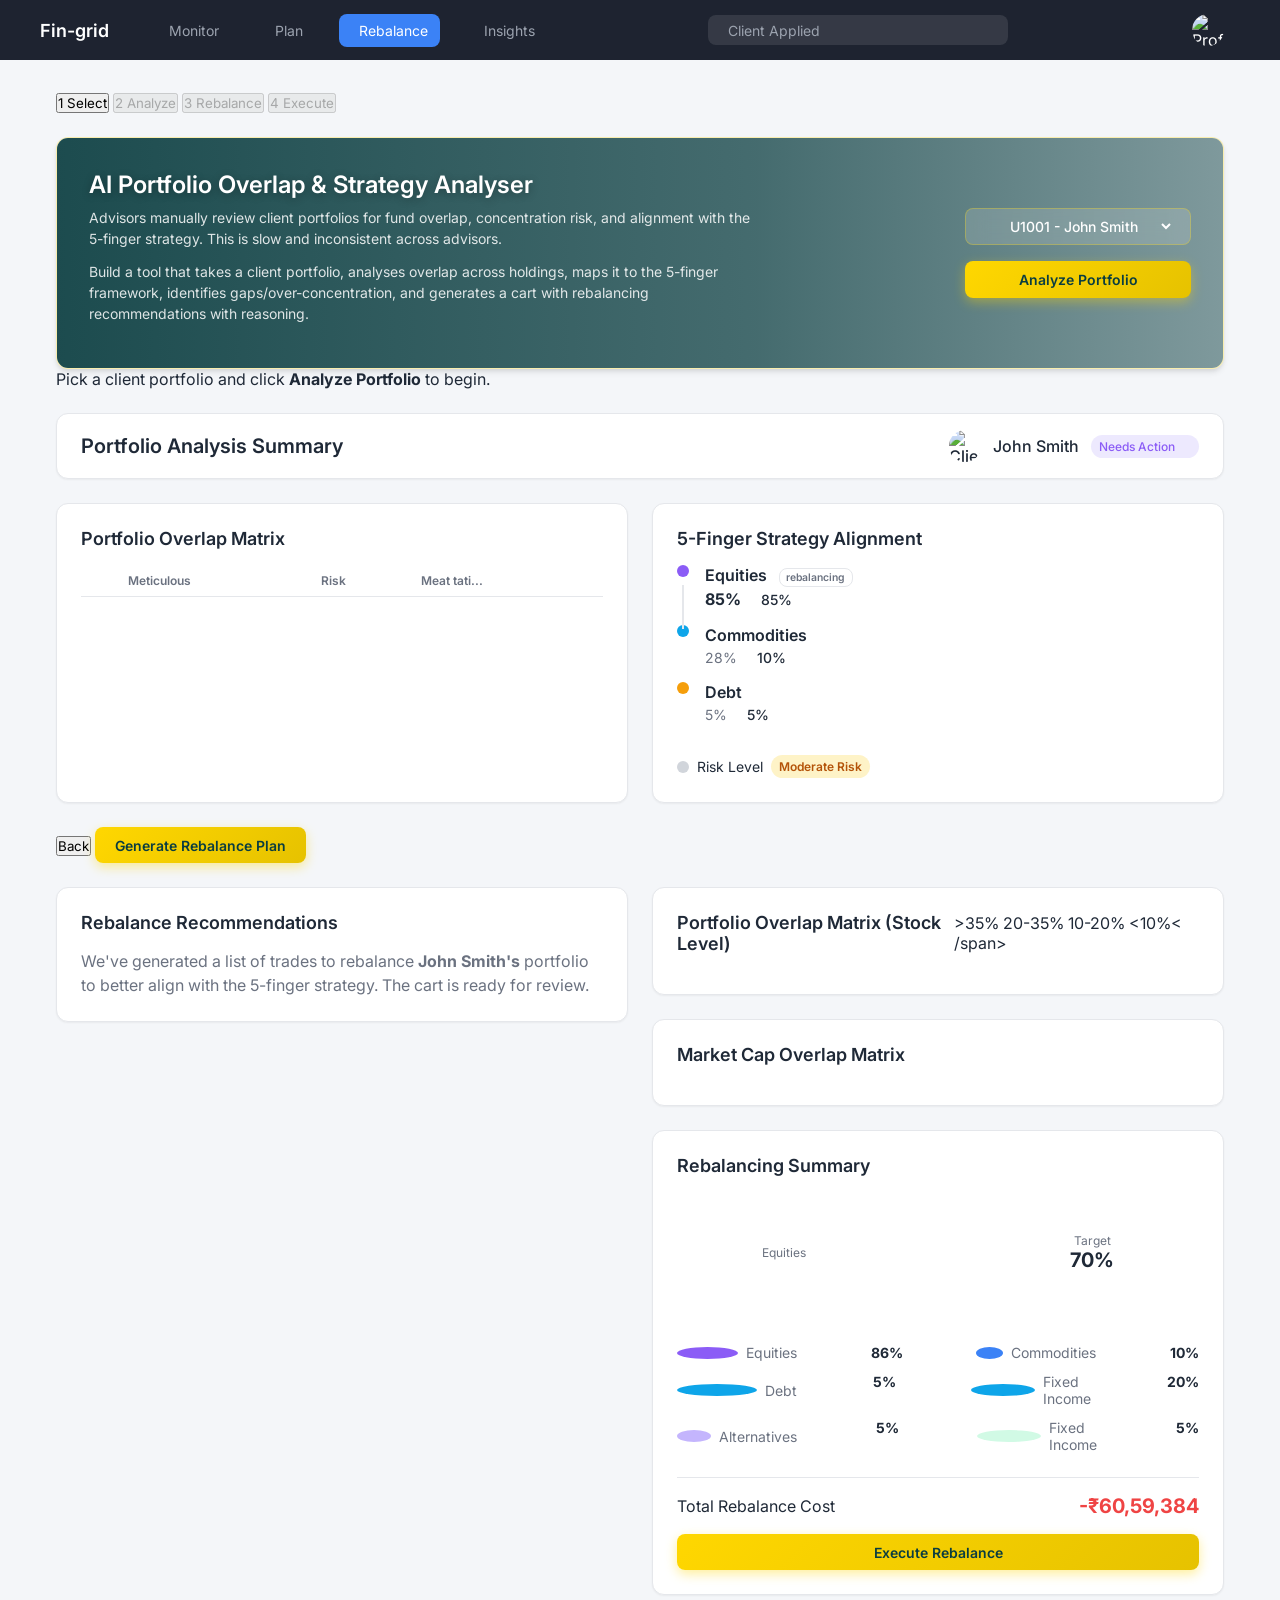
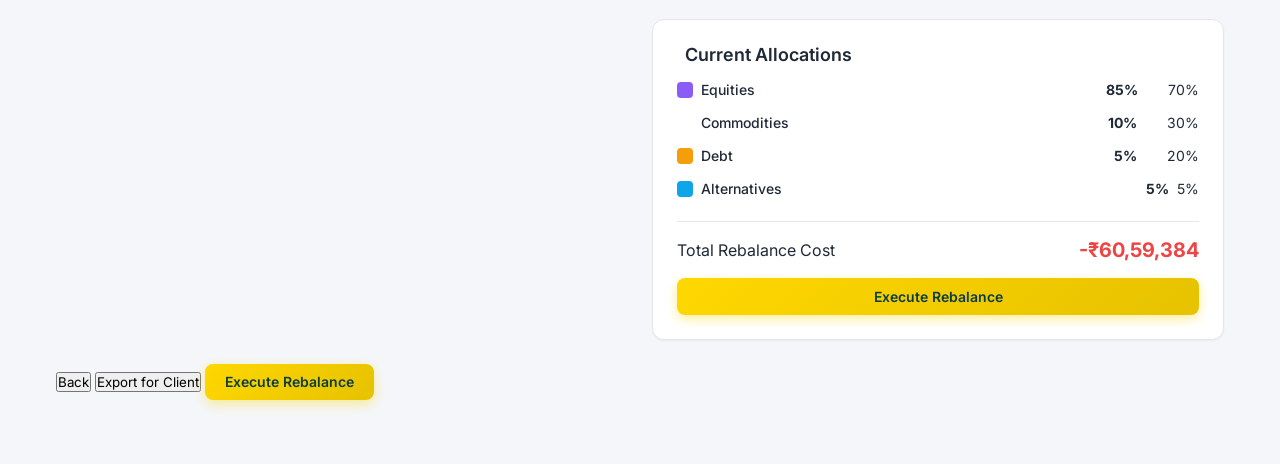
==== target/classes/static/index.html @ 61878905 "twingrid initial changes" ====
<!DOCTYPE html>
<html lang="en">

<head>
    <meta charset="UTF-8">
    <meta name="viewport" content="width=device-width, initial-scale=1.0">
    <title>AI Portfolio Overlap & Strategy Analyser</title>
    <link href="https://fonts.googleapis.com/css2?family=Inter:wght@400;500;600;700&display=swap" rel="stylesheet">
    <link rel="stylesheet" href="css/style.css">
    <script src="https://cdn.jsdelivr.net/npm/chart.js"></script>
    <script src="https://unpkg.com/lucide@latest"></script>
</head>

<body>
    <nav class="top-nav">
        <div class="nav-left">
            <div class="logo">
                <i data-lucide="grid" style="color: #3b82f6;"></i>
                <span>Fin-grid</span>
            </div>
            <a href="#" class="nav-item"><i data-lucide="activity"></i> Monitor</a>
            <a href="#" class="nav-item"><i data-lucide="folder"></i> Plan</a>
            <a href="#" class="nav-item active"><i data-lucide="refresh-cw"></i> Rebalance</a>
            <a href="#" class="nav-item"><i data-lucide="pie-chart"></i> Insights</a>
        </div>
        <div class="nav-center">
            <div class="search-bar">
                <i data-lucide="search"></i>
                <input type="text" placeholder="Client Applied">
            </div>
        </div>
        <div class="nav-right">
            <i data-lucide="bell"></i>
            <div class="profile">
                <img src="https://ui-avatars.com/api/?name=JS&background=random" alt="Profile">
                <i data-lucide="chevron-down" class="chevron"></i>
            </div>
        </div>
    </nav>

    <main class="dashboard">
        <!-- Stepper -->
        <nav class="stepper" id="stepper">
            <button class="step active" data-step="1">
                <span class="step-num">1</span>
                <span class="step-label">Select</span>
            </button>
            <span class="step-sep"></span>
            <button class="step" data-step="2" disabled>
                <span class="step-num">2</span>
                <span class="step-label">Analyze</span>
            </button>
            <span class="step-sep"></span>
            <button class="step" data-step="3" disabled>
                <span class="step-num">3</span>
                <span class="step-label">Rebalance</span>
            </button>
            <span class="step-sep"></span>
            <button class="step" data-step="4" disabled>
                <span class="step-num">4</span>
                <span class="step-label">Execute</span>
            </button>
        </nav>

        <!-- Screen 1 — Portfolio Selection & Input -->
        <section class="screen active" id="screen1">
            <div class="banner-card">
                <div class="banner-content">
                    <h1>AI Portfolio Overlap & Strategy Analyser</h1>
                    <p>Advisors manually review client portfolios for fund overlap, concentration risk, and alignment
                        with the 5-finger strategy. This is slow and inconsistent across advisors.</p>
                    <p>Build a tool that takes a client portfolio, analyses overlap across holdings, maps it to the
                        5-finger framework, identifies gaps/over-concentration, and generates a cart with rebalancing
                        recommendations with reasoning.</p>
                </div>
                <div class="banner-action">
                    <div class="client-selector">
                        <i data-lucide="search"></i>
                        <select id="clientSelect">
                            <option value="U1001">U1001 - John Smith</option>
                            <option value="U1002">U1002 - Emma Davis</option>
                            <option value="U1003">U1003 - Michael Chen</option>
                            <option value="U1004">U1004 - Sophia Patel</option>
                            <option value="U1005">U1005 - Liam Wilson</option>
                        </select>
                    </div>
                    <button id="analyzeBtn" class="btn-primary">Analyze Portfolio</button>
                </div>
            </div>

            <div class="empty-hint" id="emptyHint">
                <i data-lucide="info"></i>
                <span>Pick a client portfolio and click <strong>Analyze Portfolio</strong> to begin.</span>
            </div>
        </section>

        <!-- Screen 2 — Portfolio Analysis Summary -->
        <section class="screen" id="screen2">
            <div class="summary-bar">
                <h2>Portfolio Analysis Summary</h2>
                <div class="user-chip">
                    <img id="clientAvatar2" src="https://ui-avatars.com/api/?name=John+Smith" alt="Client">
                    <span id="clientName2">John Smith</span>
                    <span class="badge-purple">Needs Action <i data-lucide="heart"></i></span>
                </div>
            </div>
            <div id="portfolioScores" class="portfolio-scores-summary"
                style="display: none; margin-left: auto; gap: 2rem; align-items: center;">
                <div class="score-item">
                    <span class="score-label">Overlap Score:</span>
                    <span id="beforeOverlap" class="score-val before">42%</span>
                    <i data-lucide="arrow-right" class="arrow-small"></i>
                    <span id="afterOverlap" class="score-val after">18%</span>
                </div>
                <div class="score-item">
                    <span class="score-label">Diversification:</span>
                    <span id="beforeDiversification" class="score-val before">58</span>
                    <i data-lucide="arrow-right" class="arrow-small"></i>
                    <span id="afterDiversification" class="score-val after">84</span>
                </div>
            </div>
        </section>

        <div class="dashboard-grid">
            <div class="card matrix-card">
                <h3>Portfolio Overlap Matrix</h3>
                <div class="matrix-table-wrapper">
                    <table class="matrix-table">
                        <thead>
                            <tr>
                                <th></th>
                                <th>Meticulous</th>
                                <th>Risk</th>
                                <th>Meat tati...</th>
                            </tr>
                        </thead>
                        <tbody id="matrixTableBody"></tbody>
                    </table>
                </div>
            </div>

            <div class="card strategy-card">
                <h3>5-Finger Strategy Alignment</h3>
                <div class="strategy-content">
                    <div class="strategy-legend">
                        <div class="legend-item active">
                            <span class="dot purple"></span>
                            <div>
                                <h4>Equities <span class="badge-outline">rebalancing</span></h4>
                                <div class="stat"><strong>85%</strong> <span class="target">85%</span></div>
                            </div>
                        </div>
                        <div class="legend-item">
                            <span class="dot light-blue"></span>
                            <div>
                                <h4>Commodities</h4>
                                <div class="stat">28% <span class="target">10%</span></div>
                            </div>
                        </div>
                        <div class="legend-item">
                            <span class="dot yellow"></span>
                            <div>
                                <h4>Debt</h4>
                                <div class="stat">5% <span class="target">5%</span></div>
                            </div>
                        </div>
                        <div class="risk-level">
                            <span class="dot grey"></span> Risk Level
                            <span class="badge-warning">Moderate Risk</span>
                        </div>
                    </div>
                    <div class="chart-container">
                        <canvas id="alignmentChart"></canvas>
                    </div>
                </div>
            </div>
        </div>

        <div class="screen-actions">
            <button class="btn-ghost" data-nav="prev">Back</button>
            <button class="btn-primary" data-nav="next">Generate Rebalance Plan</button>
        </div>
        </section>

        <!-- Screen 3 — Rebalance Recommendations -->
        <section class="screen" id="screen3">
            <div class="dashboard-grid">
                <div class="col-left">
                    <div class="card recommendations-text">
                        <h3>Rebalance Recommendations</h3>
                        <p id="recText">We've generated a list of trades to rebalance <strong>John Smith's</strong>
                            portfolio to better align with the 5-finger strategy. The cart is ready for review.</p>
                    </div>

                    <!-- Optimized Rebalancing Plan (NEW) -->
                    <div class="card optimization-card" id="optimizationPlanCard" style="display: none;">
                        <h3><i data-lucide="zap" style="color: #f59e0b;"></i> AI Optimized Rebalancing Plan</h3>
                        <p class="card-subtitle">Found weights that minimize Total Cost (Overlap + Concentration +
                            Strategy Gaps)</p>
                        <div id="optimizationActions" class="optimization-actions-list">
                            <!-- Populated by JS -->
                        </div>
                    </div>

                </div>

                <!-- Right Column -->
                <div class="col-right">
                    <!-- Matrix -->
                    <div class="card matrix-card">
                        <div
                            style="display: flex; justify-content: space-between; align-items: center; margin-bottom: 1rem;">
                            <h3 style="margin: 0;">Portfolio Overlap Matrix (Stock Level)</h3>
                            <div class="matrix-legend">
                                <span class="legend-chip red">>35%</span>
                                <span class="legend-chip orange">20-35%</span>
                                <span class="legend-chip yellow">10-20%</span>
                                <span class="legend-chip green">
                                    <10%< /span>
                            </div>
                        </div>
                        <div class="matrix-table-wrapper">
                            <table class="matrix-table">
                                <thead>
                                    <tr id="matrixHeaderRow">
                                        <!-- Dynamic headers (Sr, Investment, 1, 2, 3...) -->
                                    </tr>
                                </thead>
                                <tbody id="matrixTableBody">
                                    <!-- Populated by JS -->
                                </tbody>
                            </table>
                        </div>
                    </div>

                    <!-- Market Cap Overlap Matrix -->
                    <div class="card matrix-card">
                        <h3>Market Cap Overlap Matrix</h3>
                        <div class="matrix-table-wrapper">
                            <table class="matrix-table">
                                <thead>
                                    <tr id="mcapMatrixHeaderRow">
                                        <!-- Dynamic headers -->
                                    </tr>
                                </thead>
                                <tbody id="mcapMatrixTableBody">
                                    <!-- Populated by JS -->
                                </tbody>
                            </table>
                        </div>
                    </div>

                    <!-- Portfolio Insights & Flags -->
                    <div class="card flags-card" id="flagsCard"
                        style="display: none; border-left: 4px solid var(--red);">
                        <h3><i data-lucide="alert-triangle" style="color: var(--red);"></i> Critical Insights & Risk
                            Flags</h3>
                        <div id="flagsList" class="flags-list">
                            <!-- Populated by JS -->
                        </div>
                    </div>

                    <!-- Rebalancing Summary -->
                    <div class="card rebalance-summary">
                        <h3>Rebalancing Summary</h3>
                        <div class="summary-charts">
                            <div class="chart-wrapper">
                                <canvas id="currentChart"></canvas>
                                <div class="chart-label">Equities</div>
                            </div>
                            <i data-lucide="arrow-right" class="arrow"></i>
                            <div class="chart-wrapper">
                                <canvas id="targetChart"></canvas>
                                <div class="chart-label">Target<br><strong>70%</strong></div>
                            </div>
                        </div>
                        <div class="summary-stats">
                            <div class="stat-row">
                                <span><span class="dot purple"></span> Equities</span> <strong>86%</strong>
                                <span><span class="dot blue"></span> Commodities</span> <strong>10%</strong>
                            </div>
                            <div class="stat-row">
                                <span><span class="dot light-blue"></span> Debt</span> <strong>5%</strong>
                                <span><span class="dot light-blue"></span> Fixed Income</span> <strong>20%</strong>
                            </div>
                            <div class="stat-row">
                                <span><span class="dot purple-light"></span> Alternatives</span> <strong>5%</strong>
                                <span><span class="dot green-light"></span> Fixed Income</span> <strong>5%</strong>
                            </div>
                        </div>
                        <div class="total-cost">
                            <span>Total Rebalance Cost</span>
                            <strong class="negative">-₹60,59,384</strong>
                        </div>
                        <button class="btn-primary full-width" onclick="alert('Execute Rebalance clicked!')">Execute
                            Rebalance</button>
                    </div>

                    <!-- Current Allocations -->
                    <div class="card allocations-card">
                        <div class="allocations-header">
                            <h3><i data-lucide="crosshair"></i> Current Allocations</h3>
                            <i data-lucide="chevron-up"></i>
                        </div>
                        <div class="allocations-list">
                            <div class="alloc-item">
                                <span><span class="icon purple"></span> Equities</span>
                                <div class="alloc-values"><strong>85%</strong> <i data-lucide="arrow-right"></i> 70%
                                </div>
                            </div>
                            <div class="alloc-item">
                                <span><span class="icon blue"></span> Commodities</span>
                                <div class="alloc-values"><strong>10%</strong> <i data-lucide="arrow-right"></i> 30%
                                </div>
                            </div>
                            <div class="alloc-item">
                                <span><span class="icon yellow"></span> Debt</span>
                                <div class="alloc-values"><strong>5%</strong> <i data-lucide="arrow-right"></i> 20%
                                </div>
                            </div>
                            <div class="alloc-item">
                                <span><span class="icon light-blue"></span> Alternatives</span>
                                <div class="alloc-values"><strong>5%</strong> <span>5%</span></div>
                            </div>
                        </div>
                        <div class="total-cost">
                            <span>Total Rebalance Cost</span>
                            <strong class="negative">-₹60,59,384</strong>
                        </div>
                        <button class="btn-primary full-width" onclick="alert('Execute Rebalance clicked!')">Execute
                            Rebalance</button>
                    </div>
                </div>

                <div class="screen-actions">
                    <button class="btn-ghost" data-nav="prev">Back</button>
                    <button class="btn-secondary" onclick="alert('Exported printable summary')">Export for
                        Client</button>
                    <button class="btn-primary" onclick="alert('Rebalance executed — handed off to OMS')">Execute
                        Rebalance</button>
                </div>
        </section>
    </main>

    <script src="js/app.js"></script>
    <script>
        lucide.createIcons();
    </script>
</body>

</html>
---- target/classes/static/css/style.css ----
:root {
    --bg-color: #f4f6f9;
    --nav-bg: #1e2330;
    --card-bg: #ffffff;
    --text-main: #1f2937;
    --text-muted: #6b7280;
    --border-color: #e5e7eb;
    
    --primary: #3b82f6;
    --primary-hover: #2563eb;
    --purple: #8b5cf6;
    --purple-light: #c4b5fd;
    --purple-bg: #ede9fe;
    --blue: #0ea5e9;
    --blue-light: #7dd3fc;
    --yellow: #f59e0b;
    --yellow-bg: #fef3c7;
    --red: #ef4444;
    --green: #10b981;
    --green-bg: #d1fae5;
    
    --radius-md: 8px;
    --radius-lg: 12px;
    --radius-xl: 16px;
    --shadow-sm: 0 1px 2px 0 rgba(0, 0, 0, 0.05);
    --shadow-md: 0 4px 6px -1px rgba(0, 0, 0, 0.1), 0 2px 4px -1px rgba(0, 0, 0, 0.06);
}

* {
    margin: 0;
    padding: 0;
    box-sizing: border-box;
    font-family: 'Inter', sans-serif;
}

body {
    background-color: var(--bg-color);
    color: var(--text-main);
    padding-bottom: 2rem;
}

/* Typography */
h1 { font-size: 1.5rem; font-weight: 600; margin-bottom: 0.5rem; }
h2 { font-size: 1.25rem; font-weight: 600; }
h3 { font-size: 1.125rem; font-weight: 600; margin-bottom: 1rem; color: var(--text-main); }
h4 { font-size: 1rem; font-weight: 600; }
p { color: var(--text-muted); line-height: 1.5; font-size: 0.875rem; margin-bottom: 0.75rem; }

/* Navigation */
.top-nav {
    background-color: var(--nav-bg);
    color: white;
    display: flex;
    justify-content: space-between;
    align-items: center;
    padding: 0 2rem;
    height: 60px;
}
.nav-left, .nav-center, .nav-right {
    display: flex;
    align-items: center;
    gap: 1.5rem;
}
.logo {
    display: flex;
    align-items: center;
    gap: 0.5rem;
    font-weight: 600;
    font-size: 1.125rem;
    margin-right: 1rem;
}
.nav-item {
    color: #9ca3af;
    text-decoration: none;
    display: flex;
    align-items: center;
    gap: 0.5rem;
    font-size: 0.875rem;
    padding: 0.5rem 0.75rem;
    border-radius: var(--radius-md);
    transition: all 0.2s;
}
.nav-item:hover, .nav-item.active {
    color: white;
    background-color: rgba(255, 255, 255, 0.1);
}
.nav-item.active {
    background-color: var(--primary);
}
.search-bar {
    position: relative;
    background: rgba(255, 255, 255, 0.1);
    border-radius: var(--radius-md);
    padding: 0.4rem 0.75rem;
    display: flex;
    align-items: center;
    width: 300px;
}
.search-bar input {
    background: transparent;
    border: none;
    color: white;
    outline: none;
    width: 100%;
    margin-left: 0.5rem;
    font-size: 0.875rem;
}
.search-bar input::placeholder { color: #9ca3af; }
.profile {
    display: flex;
    align-items: center;
    gap: 0.5rem;
    cursor: pointer;
}
.profile img {
    width: 32px;
    height: 32px;
    border-radius: 50%;
}
.chevron { width: 16px; height: 16px; }

/* Dashboard Layout */
.dashboard {
    max-width: 1200px;
    margin: 2rem auto;
    padding: 0 1rem;
    display: flex;
    flex-direction: column;
    gap: 1.5rem;
}
.dashboard-grid {
    display: grid;
    grid-template-columns: 1fr 1fr;
    gap: 1.5rem;
}
#screen2 .dashboard-grid {
    grid-template-columns: 1fr;
}
.col-left, .col-right {
    display: flex;
    flex-direction: column;
    gap: 1.5rem;
}

/* Cards General */
.card {
    background-color: var(--card-bg);
    border-radius: var(--radius-lg);
    padding: 1.5rem;
    box-shadow: var(--shadow-sm);
    border: 1px solid var(--border-color);
}

/* Buttons */
.btn-primary {
    background: linear-gradient(135deg, #ffd700 0%, #e6c200 100%);
    color: #0a3d40;
    border: none;
    padding: 0.6rem 1.25rem;
    border-radius: var(--radius-md);
    font-weight: 600;
    cursor: pointer;
    transition: all 0.2s;
    font-size: 0.875rem;
    white-space: nowrap;
    box-shadow: 0 4px 12px rgba(255, 215, 0, 0.4);
}
.btn-primary:hover {
    transform: translateY(-1px);
    box-shadow: 0 6px 16px rgba(255, 215, 0, 0.5);
    filter: brightness(1.05);
}
.btn-outline {
    background: transparent;
    border: 1px solid var(--purple);
    color: var(--purple);
    padding: 0.4rem 0.75rem;
    border-radius: var(--radius-md);
    font-weight: 500;
    cursor: pointer;
    font-size: 0.75rem;
    display: flex;
    align-items: center;
    gap: 0.25rem;
}
.btn-outline:hover { background: var(--purple-bg); }
.btn-outline.remove {
    border-color: #fca5a5;
    color: var(--red);
}
.btn-outline.remove:hover { background: #fee2e2; }

/* Banner Card */
.banner-card {
    background: url('https://maas-log-prod.cn-wlcb.ufileos.com/anthropic/550f21ca-2ad4-416c-9090-8d1381e012b9/73d1ada1c59417eee567137bb245a1e6.jpg?UCloudPublicKey=TOKEN_e15ba47a-d098-4fbd-9afc-a0dcf0e4e621&Expires=1776710383&Signature=ZtW6W8eyRCZoGIfkSDdQHsCgL8s=') center/cover no-repeat;
    border-radius: var(--radius-lg);
    padding: 2rem;
    display: flex;
    justify-content: space-between;
    align-items: center;
    box-shadow: var(--shadow-md);
    border: 1px solid rgba(255, 215, 0, 0.3);
    position: relative;
    overflow: hidden;
}
/* Banner overlay for readability */
.banner-card::before {
    content: '';
    position: absolute;
    inset: 0;
    background: linear-gradient(90deg, rgba(10, 61, 64, 0.92) 0%, rgba(10, 61, 64, 0.75) 60%, rgba(10, 61, 64, 0.5) 100%);
    pointer-events: none;
}
.banner-card > * {
    position: relative;
    z-index: 1;
}
.banner-content h1 {
    color: #ffffff;
    text-shadow: 0 2px 8px rgba(0, 0, 0, 0.3);
}
.banner-content p {
    color: rgba(255, 255, 255, 0.85);
}
.banner-content { max-width: 60%; }
.banner-action {
    display: flex;
    flex-direction: column;
    gap: 1rem;
    z-index: 1;
}
.client-selector {
    display: flex;
    align-items: center;
    background: rgba(255, 255, 255, 0.15);
    backdrop-filter: blur(10px);
    border: 1px solid rgba(255, 215, 0, 0.3);
    border-radius: var(--radius-md);
    padding: 0.5rem 1rem;
    gap: 0.5rem;
}
.client-selector i { color: rgba(255, 255, 255, 0.7); width: 16px; }
.client-selector select {
    border: none;
    outline: none;
    font-size: 0.875rem;
    color: #ffffff;
    background: transparent;
    cursor: pointer;
    font-weight: 500;
}
.client-selector select option {
    background: #0a3d40;
    color: #ffffff;
}

/* Summary Bar */
.summary-bar {
    display: flex;
    justify-content: space-between;
    align-items: center;
    background: white;
    padding: 1rem 1.5rem;
    border-radius: var(--radius-lg);
    box-shadow: var(--shadow-sm);
    border: 1px solid var(--border-color);
}
.user-chip {
    display: flex;
    align-items: center;
    gap: 0.75rem;
    font-weight: 500;
}
.user-chip img {
    width: 32px;
    height: 32px;
    border-radius: 50%;
}

/* Badges & Dots */
.badge-purple {
    background: var(--purple-bg);
    color: var(--purple);
    padding: 0.25rem 0.5rem;
    border-radius: 999px;
    font-size: 0.75rem;
    display: flex;
    align-items: center;
    gap: 0.25rem;
}
.badge-purple i { width: 12px; height: 12px; }
.badge-warning {
    background: var(--yellow-bg);
    color: #b45309;
    padding: 0.25rem 0.5rem;
    border-radius: 999px;
    font-size: 0.75rem;
    font-weight: 600;
}
.badge-outline {
    border: 1px solid var(--border-color);
    padding: 0.1rem 0.4rem;
    border-radius: var(--radius-md);
    font-size: 0.65rem;
    color: var(--text-muted);
    margin-left: 0.5rem;
}
.dot {
    width: 12px;
    height: 12px;
    border-radius: 50%;
    display: inline-block;
}
.icon {
    width: 16px;
    height: 16px;
    border-radius: 4px;
    display: inline-block;
}
.dot.purple, .icon.purple { background-color: var(--purple); }
.dot.light-blue, .icon.light-blue { background-color: var(--blue); }
.dot.yellow, .icon.yellow { background-color: var(--yellow); }
.dot.grey { background-color: #d1d5db; }
.dot.blue { background-color: var(--primary); }
.dot.purple-light { background-color: var(--purple-light); }
.dot.green-light { background-color: var(--green-bg); }

/* Strategy Card */
.strategy-content {
    display: flex;
    justify-content: space-between;
    align-items: center;
}
.strategy-legend {
    flex: 1;
    display: flex;
    flex-direction: column;
    gap: 1rem;
}
.legend-item {
    display: flex;
    gap: 1rem;
    align-items: flex-start;
}
.legend-item.active {
    position: relative;
}
.legend-item.active::before {
    content: '';
    position: absolute;
    left: 5px;
    top: 20px;
    bottom: -20px;
    width: 2px;
    background: var(--border-color);
}
.legend-item .stat {
    font-size: 0.875rem;
    color: var(--text-muted);
    margin-top: 0.25rem;
}
.legend-item .stat strong { color: var(--text-main); font-size: 1rem; }
.legend-item .target { margin-left: 1rem; color: var(--text-main); font-weight: 500; }
.risk-level {
    display: flex;
    align-items: center;
    gap: 0.5rem;
    font-size: 0.875rem;
    margin-top: 1rem;
}
.chart-container {
    width: 200px;
    height: 200px;
    position: relative;
}

/* Recommendations Text */
.recommendations-text p { margin-bottom: 0; font-size: 1rem; }

/* Tables */
table {
    width: 100%;
    border-collapse: collapse;
}
th, td {
    padding: 1rem 0.5rem;
    text-align: left;
    border-bottom: 1px solid var(--border-color);
    font-size: 0.875rem;
}
th {
    color: var(--text-muted);
    font-weight: 500;
}
.stock-cell {
    display: flex;
    align-items: center;
    gap: 0.75rem;
}
.stock-icon {
    width: 32px;
    height: 32px;
    border-radius: 50%;
    display: flex;
    align-items: center;
    justify-content: center;
    color: white;
    font-weight: bold;
    font-size: 0.75rem;
}
.stock-info strong { display: block; color: var(--text-main); }
.stock-info span { font-size: 0.75rem; color: var(--text-muted); }
.stock-info span.positive { color: var(--green); }
.reason-cell { max-width: 150px; color: var(--text-muted); font-size: 0.75rem; }
.current-cell { font-weight: 600; }

/* Matrix Table */
.matrix-table-wrapper { overflow-x: auto; margin-top: 1rem; }
.matrix-table { width: 100%; border-collapse: collapse; }
.matrix-table th { 
    font-size: 0.75rem; 
    color: var(--text-muted); 
    padding: 0.5rem;
    font-weight: 600;
}
.matrix-table td { 
    padding: 0.5rem; 
    border: 1px solid #f1f5f9;
}


/* Rebalancing Summary */
.summary-charts {
    display: flex;
    align-items: center;
    justify-content: space-around;
    margin-bottom: 2rem;
}
.chart-wrapper {
    position: relative;
    width: 120px;
    height: 120px;
}
.chart-label {
    position: absolute;
    top: 50%;
    left: 50%;
    transform: translate(-50%, -50%);
    text-align: center;
    font-size: 0.75rem;
    color: var(--text-muted);
}
.chart-label strong {
    display: block;
    font-size: 1.25rem;
    color: var(--text-main);
}
.summary-charts .arrow { color: var(--text-muted); }
.summary-stats {
    display: flex;
    flex-direction: column;
    gap: 0.75rem;
    margin-bottom: 1.5rem;
}
.stat-row {
    display: flex;
    justify-content: space-between;
    font-size: 0.875rem;
}
.stat-row span { display: flex; align-items: center; gap: 0.5rem; color: var(--text-muted); width: 120px;}
.total-cost {
    display: flex;
    justify-content: space-between;
    align-items: center;
    padding-top: 1rem;
    border-top: 1px solid var(--border-color);
    margin-bottom: 1rem;
}
.total-cost .negative { color: var(--red); font-size: 1.25rem; }
.full-width { width: 100%; }

/* Allocations */
.allocations-header {
    display: flex;
    justify-content: space-between;
    align-items: center;
    margin-bottom: 1rem;
    cursor: pointer;
}
.allocations-header h3 { margin: 0; display: flex; align-items: center; gap: 0.5rem; }
.allocations-list {
    display: flex;
    flex-direction: column;
    gap: 1rem;
    margin-bottom: 1.5rem;
}
.alloc-item {
    display: flex;
    justify-content: space-between;
    align-items: center;
    font-size: 0.875rem;
}
.alloc-item > span { display: flex; align-items: center; gap: 0.5rem; font-weight: 500;}
.alloc-values { display: flex; align-items: center; gap: 0.5rem; }
.alloc-values i { width: 14px; color: var(--text-muted); }

/* Utilities */
.text-green { color: var(--green); }
.text-red { color: var(--red); }

/* ── AI Agent Trace Panel ───────────────────────────────────────────── */
.agent-trace-card h3 {
    display: flex;
    align-items: center;
    gap: 0.5rem;
    margin-bottom: 0.25rem;
    color: var(--purple);
}
.agent-trace-card h3 i { width: 18px; height: 18px; }
.trace-subtitle {
    font-size: 0.8rem;
    color: var(--text-muted);
    margin-bottom: 1.25rem;
}
.trace-steps {
    display: flex;
    flex-direction: column;
    gap: 0;
}
.trace-step {
    display: flex;
    gap: 0.75rem;
    align-items: flex-start;
    padding: 0.75rem 0;
    border-left: 2px solid var(--border-color);
    padding-left: 1.25rem;
    margin-left: 0.5rem;
    position: relative;
    animation: fadeSlideIn 0.4s ease forwards;
    opacity: 0;
}
@keyframes fadeSlideIn {
    from { opacity: 0; transform: translateY(6px); }
    to   { opacity: 1; transform: translateY(0); }
}
.trace-step::before {
    content: '';
    position: absolute;
    left: -6px;
    top: 1.1rem;
    width: 10px;
    height: 10px;
    border-radius: 50%;
    background: var(--border-color);
    border: 2px solid white;
}
.trace-step.start::before  { background: var(--primary); }
.trace-step.llm::before    { background: var(--purple); }
.trace-step.tool-call::before  { background: var(--yellow); }
.trace-step.db-result::before  { background: var(--blue); }
.trace-step.reasoning::before  { background: #ec4899; }
.trace-step.done::before   { background: var(--green); }
.trace-step.error::before  { background: var(--red); }
.trace-step.warning::before{ background: var(--yellow); }

.trace-step-content { flex: 1; }
.trace-step-title {
    font-size: 0.85rem;
    font-weight: 600;
    color: var(--text-main);
    margin-bottom: 0.2rem;
}
.trace-step-detail {
    font-size: 0.75rem;
    color: var(--text-muted);
    font-family: 'Courier New', monospace;
    word-break: break-all;
    background: #f8fafc;
    padding: 0.35rem 0.5rem;
    border-radius: 4px;
    border: 1px solid var(--border-color);
    max-height: 80px;
    overflow-y: auto;
}
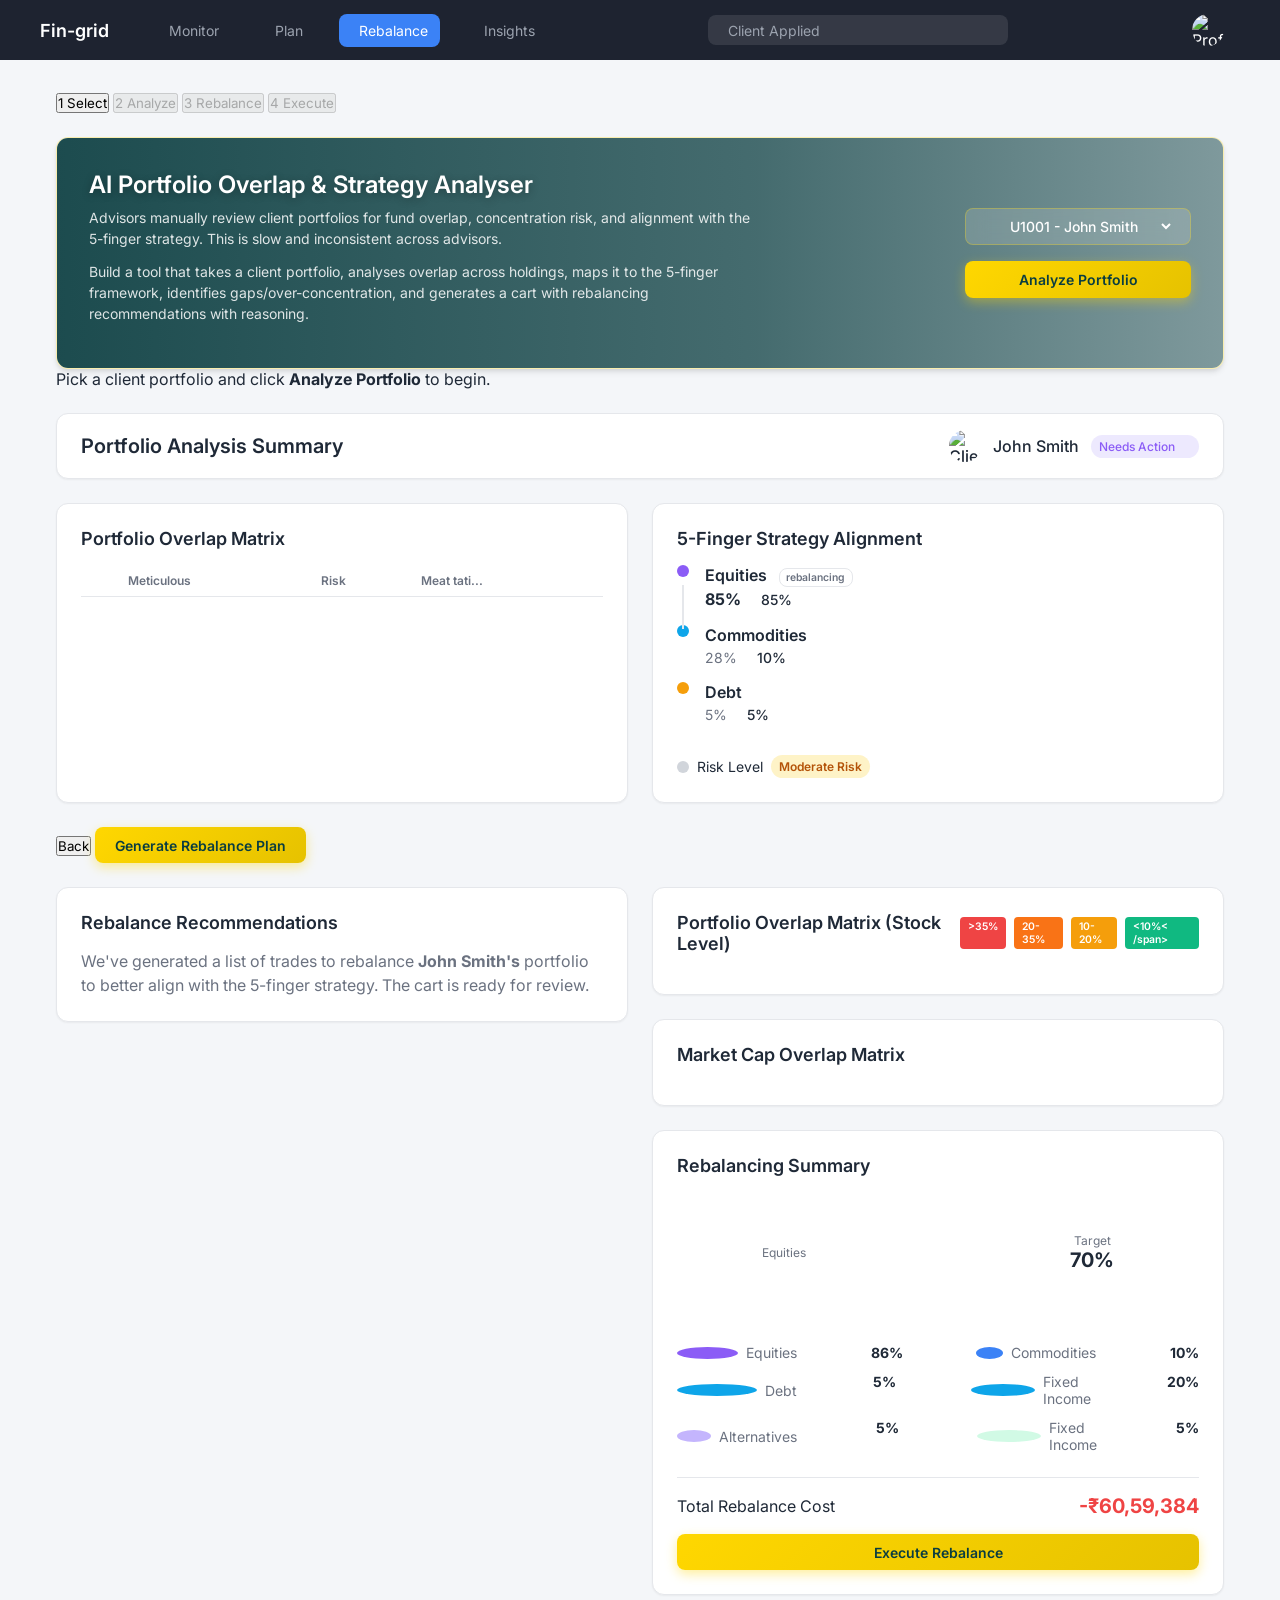
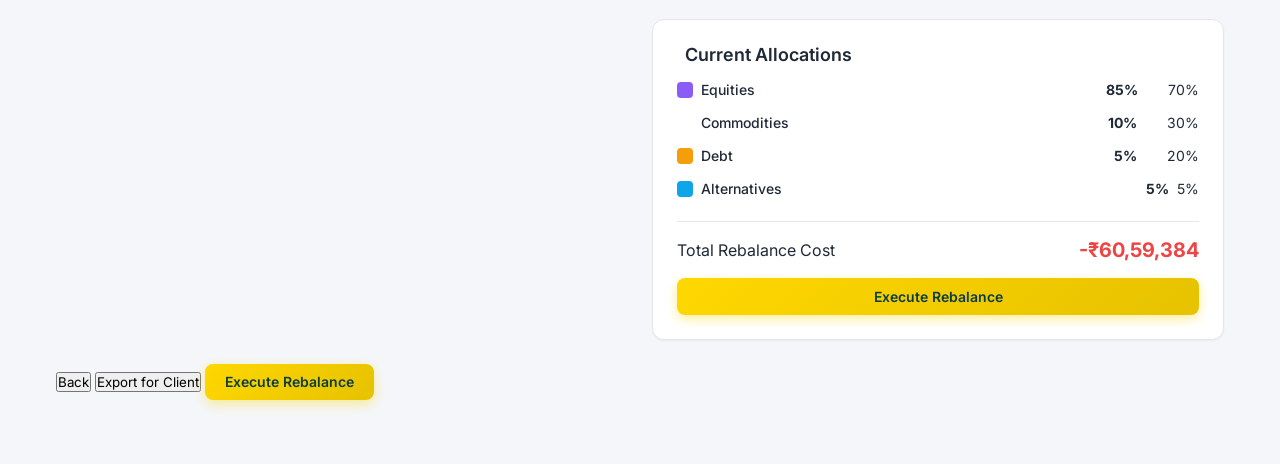
==== commit 137efaff: "second commit" ====
--- a/target/classes/static/index.html
+++ b/target/classes/static/index.html
@@ -119,6 +119,24 @@
                     <span id="afterDiversification" class="score-val after">84</span>
                 </div>
             </div>
+
+            <div id="performanceMetrics" class="performance-metrics" style="display: none; margin-left: 2rem; gap: 1.5rem; align-items: center; border-left: 1px solid var(--border-color); padding-left: 1.5rem;">
+                <div class="perf-item">
+                    <span class="perf-label">Invested</span>
+                    <span id="investedAmount" class="perf-val">₹0</span>
+                </div>
+                <div class="perf-item">
+                    <span class="perf-label">Current</span>
+                    <span id="currentValue" class="perf-val">₹0</span>
+                </div>
+                <div class="perf-item">
+                    <span class="perf-label">Gain</span>
+                    <div style="display: flex; align-items: center;">
+                        <span id="gainVal" class="perf-val">₹0</span>
+                        <span id="gainPercent" class="perf-badge">0%</span>
+                    </div>
+                </div>
+            </div>
         </section>
 
         <div class="dashboard-grid">
--- a/target/classes/static/css/style.css
+++ b/target/classes/static/css/style.css
@@ -583,3 +583,154 @@
     overflow-y: auto;
 }
 
+
+/* ── Portfolio Scores Summary ───────────────────────────────────────── */
+.portfolio-scores-summary {
+    background: #f8fafc;
+    padding: 0.5rem 1.25rem;
+    border-radius: 999px;
+    border: 1px solid var(--border-color);
+}
+.score-item {
+    display: flex;
+    align-items: center;
+    gap: 0.75rem;
+}
+.score-label {
+    font-size: 0.75rem;
+    font-weight: 500;
+    color: var(--text-muted);
+    text-transform: uppercase;
+    letter-spacing: 0.025em;
+}
+.score-val {
+    font-size: 1rem;
+    font-weight: 700;
+}
+.score-val.before { color: var(--text-muted); text-decoration: line-through; opacity: 0.7; }
+.score-val.after { color: var(--green); font-size: 1.1rem; }
+.arrow-small { width: 14px; height: 14px; color: var(--text-muted); opacity: 0.5; }
+
+/* ── Optimization Card ─────────────────────────────────────────────── */
+.optimization-card {
+    border-left: 4px solid #f59e0b;
+    background: linear-gradient(to right, #fffdfa, #ffffff);
+}
+.card-subtitle {
+    font-size: 0.75rem;
+    color: var(--text-muted);
+    margin-top: -0.5rem;
+    margin-bottom: 1.5rem;
+}
+.optimization-actions-list {
+    display: flex;
+    flex-direction: column;
+    gap: 1rem;
+}
+.opt-action-item {
+    padding: 1rem;
+    background: white;
+    border: 1px solid var(--border-color);
+    border-radius: var(--radius-md);
+    transition: transform 0.2s, box-shadow 0.2s;
+}
+.opt-action-item:hover {
+    transform: translateX(4px);
+    box-shadow: var(--shadow-md);
+}
+.opt-action-header {
+    display: flex;
+    align-items: center;
+    gap: 1rem;
+    margin-bottom: 0.5rem;
+}
+.opt-fund-name {
+    font-weight: 600;
+    font-size: 0.9rem;
+    color: var(--text-main);
+    flex: 1;
+}
+.opt-change-text {
+    font-size: 0.85rem;
+    font-weight: 500;
+    color: var(--text-muted);
+    display: flex;
+    align-items: center;
+    gap: 0.25rem;
+}
+.opt-action-reason {
+    font-size: 0.75rem;
+    color: var(--text-muted);
+    line-height: 1.4;
+    padding-left: 0.5rem;
+    border-left: 2px solid #e5e7eb;
+}
+
+.badge-green { background: #d1fae5; color: #065f46; padding: 0.15rem 0.5rem; border-radius: 4px; font-size: 0.7rem; font-weight: 700; }
+.badge-red { background: #fee2e2; color: #991b1b; padding: 0.15rem 0.5rem; border-radius: 4px; font-size: 0.7rem; font-weight: 700; }
+
+/* ── Overlap Legend ───────────────────────────────────────────────── */
+.matrix-legend {
+    display: flex;
+    gap: 0.5rem;
+}
+.legend-chip {
+    font-size: 0.65rem;
+    font-weight: 600;
+    padding: 0.2rem 0.5rem;
+    border-radius: 4px;
+    color: white;
+}
+.legend-chip.red { background: #ef4444; }
+.legend-chip.orange { background: #f97316; }
+.legend-chip.yellow { background: #f59e0b; }
+.legend-chip.green { background: #10b981; }
+
+/* ── Flags Card ───────────────────────────────────────────────────── */
+.flags-card {
+    background: #fffafa;
+}
+.flags-list {
+    display: flex;
+    flex-direction: column;
+    gap: 0.5rem;
+}
+.flags-list div {
+    font-size: 0.85rem;
+    color: #991b1b;
+    padding: 0.5rem;
+    background: #fee2e2;
+    border-radius: var(--radius-md);
+    border-left: 3px solid #ef4444;
+}
+
+/* ── Performance Metrics ───────────────────────────────────────────── */
+.performance-metrics {
+    display: flex;
+}
+.perf-item {
+    display: flex;
+    flex-direction: column;
+    gap: 0.25rem;
+}
+.perf-label {
+    font-size: 0.65rem;
+    font-weight: 500;
+    color: var(--text-muted);
+    text-transform: uppercase;
+    letter-spacing: 0.05em;
+}
+.perf-val {
+    font-size: 0.9rem;
+    font-weight: 700;
+    color: var(--text-main);
+}
+.perf-badge {
+    font-size: 0.7rem;
+    font-weight: 600;
+    padding: 0.1rem 0.4rem;
+    border-radius: 4px;
+    margin-left: 0.25rem;
+}
+.perf-badge.positive { background: var(--green-bg); color: var(--green); }
+.perf-badge.negative { background: #fee2e2; color: var(--red); }
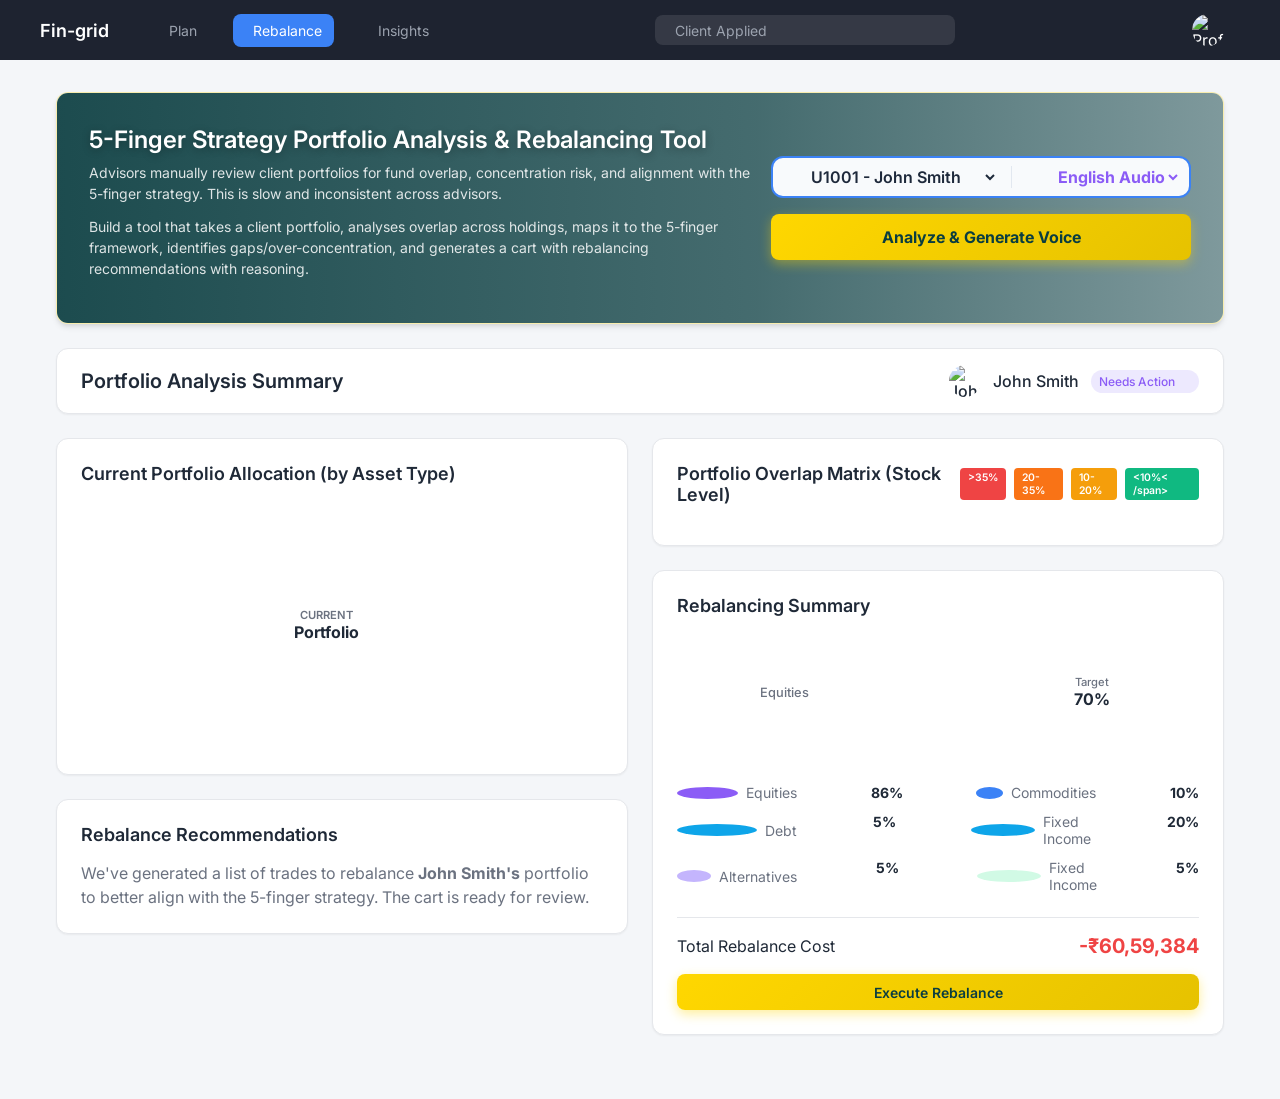
==== commit f09d5f69: "Merge branch 'local', remote-tracking branch 'origin' into demo-branch" ====
--- a/target/classes/static/index.html
+++ b/target/classes/static/index.html
@@ -4,11 +4,15 @@
 <head>
     <meta charset="UTF-8">
     <meta name="viewport" content="width=device-width, initial-scale=1.0">
-    <title>AI Portfolio Overlap & Strategy Analyser</title>
+    <title>5-Finger Strategy Portfolio Analysis & Rebalancing Tool</title>
     <link href="https://fonts.googleapis.com/css2?family=Inter:wght@400;500;600;700&display=swap" rel="stylesheet">
-    <link rel="stylesheet" href="css/style.css">
+    <link rel="stylesheet" href="css/style.css?v=1.1">
+    <!-- Chart.js for donut charts -->
     <script src="https://cdn.jsdelivr.net/npm/chart.js"></script>
+    <!-- Lucide icons -->
     <script src="https://unpkg.com/lucide@latest"></script>
+    <!-- Cache-busting app.js -->
+    <script src="js/app.js?v=1.1"></script>
 </head>
 
 <body>
@@ -18,7 +22,6 @@
                 <i data-lucide="grid" style="color: #3b82f6;"></i>
                 <span>Fin-grid</span>
             </div>
-            <a href="#" class="nav-item"><i data-lucide="activity"></i> Monitor</a>
             <a href="#" class="nav-item"><i data-lucide="folder"></i> Plan</a>
             <a href="#" class="nav-item active"><i data-lucide="refresh-cw"></i> Rebalance</a>
             <a href="#" class="nav-item"><i data-lucide="pie-chart"></i> Insights</a>
@@ -39,44 +42,24 @@
     </nav>
 
     <main class="dashboard">
-        <!-- Stepper -->
-        <nav class="stepper" id="stepper">
-            <button class="step active" data-step="1">
-                <span class="step-num">1</span>
-                <span class="step-label">Select</span>
-            </button>
-            <span class="step-sep"></span>
-            <button class="step" data-step="2" disabled>
-                <span class="step-num">2</span>
-                <span class="step-label">Analyze</span>
-            </button>
-            <span class="step-sep"></span>
-            <button class="step" data-step="3" disabled>
-                <span class="step-num">3</span>
-                <span class="step-label">Rebalance</span>
-            </button>
-            <span class="step-sep"></span>
-            <button class="step" data-step="4" disabled>
-                <span class="step-num">4</span>
-                <span class="step-label">Execute</span>
-            </button>
-        </nav>
-
-        <!-- Screen 1 — Portfolio Selection & Input -->
-        <section class="screen active" id="screen1">
-            <div class="banner-card">
-                <div class="banner-content">
-                    <h1>AI Portfolio Overlap & Strategy Analyser</h1>
-                    <p>Advisors manually review client portfolios for fund overlap, concentration risk, and alignment
-                        with the 5-finger strategy. This is slow and inconsistent across advisors.</p>
-                    <p>Build a tool that takes a client portfolio, analyses overlap across holdings, maps it to the
-                        5-finger framework, identifies gaps/over-concentration, and generates a cart with rebalancing
-                        recommendations with reasoning.</p>
-                </div>
-                <div class="banner-action">
-                    <div class="client-selector">
-                        <i data-lucide="search"></i>
-                        <select id="clientSelect">
+        <!-- Header Banner -->
+        <section class="banner-card">
+            <div class="banner-content">
+                <h1>5-Finger Strategy Portfolio Analysis & Rebalancing Tool</h1>
+                <p>Advisors manually review client portfolios for fund overlap, concentration risk, and alignment with
+                    the 5-finger strategy. This is slow and inconsistent across advisors.</p>
+                <p>Build a tool that takes a client portfolio, analyses overlap across holdings, maps it to the 5-finger
+                    framework, identifies gaps/over-concentration, and generates a cart with rebalancing recommendations
+                    with reasoning.</p>
+            </div>
+            <div class="banner-action">
+                <div class="client-selector"
+                    style="display: flex; gap: 0.5rem; background: #f8fafc; padding: 0.5rem; border-radius: 12px; border: 2px solid #3b82f6;">
+                    <div
+                        style="display: flex; align-items: center; gap: 0.5rem; border-right: 1px solid #e2e8f0; padding-right: 0.8rem;">
+                        <i data-lucide="user" style="color: #3b82f6; width: 18px;"></i>
+                        <select id="clientSelect"
+                            style="border: none; outline: none; font-size: 1rem; font-weight: 600; color: #1e293b; background: transparent;">
                             <option value="U1001">U1001 - John Smith</option>
                             <option value="U1002">U1002 - Emma Davis</option>
                             <option value="U1003">U1003 - Michael Chen</option>
@@ -84,25 +67,28 @@
                             <option value="U1005">U1005 - Liam Wilson</option>
                         </select>
                     </div>
-                    <button id="analyzeBtn" class="btn-primary">Analyze Portfolio</button>
-                </div>
-            </div>
-
-            <div class="empty-hint" id="emptyHint">
-                <i data-lucide="info"></i>
-                <span>Pick a client portfolio and click <strong>Analyze Portfolio</strong> to begin.</span>
+                    <div style="display: flex; align-items: center; gap: 0.5rem; padding-left: 0.5rem;">
+                        <i data-lucide="languages" style="color: #8b5cf6; width: 18px;"></i>
+                        <select id="languageSelectTop"
+                            style="border: none; outline: none; font-size: 1rem; font-weight: 700; color: #8b5cf6; background: transparent; cursor: pointer;">
+                            <option value="English">English Audio</option>
+                            <option value="Tamil">Tamil (தமிழ்)</option>
+                            <option value="Hindi">Hindi (हिन्दी)</option>
+                        </select>
+                    </div>
+                </div>
+                <button id="analyzeBtn" class="btn-primary" onclick="window.analyzePortfolio()"
+                    style="padding: 0.8rem 2rem; font-size: 1rem; font-weight: 700;">Analyze & Generate Voice</button>
             </div>
         </section>
 
-        <!-- Screen 2 — Portfolio Analysis Summary -->
-        <section class="screen" id="screen2">
-            <div class="summary-bar">
-                <h2>Portfolio Analysis Summary</h2>
-                <div class="user-chip">
-                    <img id="clientAvatar2" src="https://ui-avatars.com/api/?name=John+Smith" alt="Client">
-                    <span id="clientName2">John Smith</span>
-                    <span class="badge-purple">Needs Action <i data-lucide="heart"></i></span>
-                </div>
+        <!-- Summary Bar -->
+        <section class="summary-bar">
+            <h2>Portfolio Analysis Summary</h2>
+            <div class="user-chip">
+                <img src="https://ui-avatars.com/api/?name=John+Smith" alt="John Smith">
+                <span>John Smith</span>
+                <span class="badge-purple">Needs Action <i data-lucide="heart"></i></span>
             </div>
             <div id="portfolioScores" class="portfolio-scores-summary"
                 style="display: none; margin-left: auto; gap: 2rem; align-items: center;">
@@ -120,7 +106,8 @@
                 </div>
             </div>
 
-            <div id="performanceMetrics" class="performance-metrics" style="display: none; margin-left: 2rem; gap: 1.5rem; align-items: center; border-left: 1px solid var(--border-color); padding-left: 1.5rem;">
+            <div id="performanceMetrics" class="performance-metrics"
+                style="display: none; margin-left: 2rem; gap: 1.5rem; align-items: center; border-left: 1px solid var(--border-color); padding-left: 1.5rem;">
                 <div class="perf-item">
                     <span class="perf-label">Invested</span>
                     <span id="investedAmount" class="perf-val">₹0</span>
@@ -140,224 +127,166 @@
         </section>
 
         <div class="dashboard-grid">
-            <div class="card matrix-card">
-                <h3>Portfolio Overlap Matrix</h3>
-                <div class="matrix-table-wrapper">
-                    <table class="matrix-table">
-                        <thead>
-                            <tr>
-                                <th></th>
-                                <th>Meticulous</th>
-                                <th>Risk</th>
-                                <th>Meat tati...</th>
-                            </tr>
-                        </thead>
-                        <tbody id="matrixTableBody"></tbody>
-                    </table>
-                </div>
-            </div>
-
-            <div class="card strategy-card">
-                <h3>5-Finger Strategy Alignment</h3>
-                <div class="strategy-content">
-                    <div class="strategy-legend">
-                        <div class="legend-item active">
-                            <span class="dot purple"></span>
-                            <div>
-                                <h4>Equities <span class="badge-outline">rebalancing</span></h4>
-                                <div class="stat"><strong>85%</strong> <span class="target">85%</span></div>
+            <!-- Left Column -->
+            <div class="col-left">
+                <!-- Current Allocation Pie Chart -->
+                <div class="card allocation-pie-card">
+                    <h3>Current Portfolio Allocation (by Asset Type)</h3>
+                    <div style="display: flex; align-items: center; justify-content: center; min-height: 250px;">
+                        <div style="width: 200px; height: 200px; position: relative;">
+                            <canvas id="allocationPieChart"></canvas>
+                            <div
+                                style="position: absolute; top: 50%; left: 50%; transform: translate(-50%, -50%); text-align: center; pointer-events: none;">
+                                <div
+                                    style="font-size: 0.7rem; color: var(--text-muted); text-transform: uppercase; font-weight: 600;">
+                                    Current</div>
+                                <div style="font-size: 1rem; color: var(--text-main); font-weight: 700;">Portfolio</div>
                             </div>
                         </div>
-                        <div class="legend-item">
-                            <span class="dot light-blue"></span>
-                            <div>
-                                <h4>Commodities</h4>
-                                <div class="stat">28% <span class="target">10%</span></div>
-                            </div>
-                        </div>
-                        <div class="legend-item">
-                            <span class="dot yellow"></span>
-                            <div>
-                                <h4>Debt</h4>
-                                <div class="stat">5% <span class="target">5%</span></div>
-                            </div>
-                        </div>
-                        <div class="risk-level">
-                            <span class="dot grey"></span> Risk Level
-                            <span class="badge-warning">Moderate Risk</span>
-                        </div>
-                    </div>
-                    <div class="chart-container">
-                        <canvas id="alignmentChart"></canvas>
-                    </div>
-                </div>
-            </div>
-        </div>
-
-        <div class="screen-actions">
-            <button class="btn-ghost" data-nav="prev">Back</button>
-            <button class="btn-primary" data-nav="next">Generate Rebalance Plan</button>
-        </div>
-        </section>
-
-        <!-- Screen 3 — Rebalance Recommendations -->
-        <section class="screen" id="screen3">
-            <div class="dashboard-grid">
-                <div class="col-left">
-                    <div class="card recommendations-text">
-                        <h3>Rebalance Recommendations</h3>
-                        <p id="recText">We've generated a list of trades to rebalance <strong>John Smith's</strong>
-                            portfolio to better align with the 5-finger strategy. The cart is ready for review.</p>
-                    </div>
-
-                    <!-- Optimized Rebalancing Plan (NEW) -->
-                    <div class="card optimization-card" id="optimizationPlanCard" style="display: none;">
-                        <h3><i data-lucide="zap" style="color: #f59e0b;"></i> AI Optimized Rebalancing Plan</h3>
-                        <p class="card-subtitle">Found weights that minimize Total Cost (Overlap + Concentration +
-                            Strategy Gaps)</p>
-                        <div id="optimizationActions" class="optimization-actions-list">
-                            <!-- Populated by JS -->
-                        </div>
-                    </div>
-
-                </div>
-
-                <!-- Right Column -->
-                <div class="col-right">
-                    <!-- Matrix -->
-                    <div class="card matrix-card">
-                        <div
-                            style="display: flex; justify-content: space-between; align-items: center; margin-bottom: 1rem;">
-                            <h3 style="margin: 0;">Portfolio Overlap Matrix (Stock Level)</h3>
-                            <div class="matrix-legend">
-                                <span class="legend-chip red">>35%</span>
-                                <span class="legend-chip orange">20-35%</span>
-                                <span class="legend-chip yellow">10-20%</span>
-                                <span class="legend-chip green">
-                                    <10%< /span>
-                            </div>
-                        </div>
-                        <div class="matrix-table-wrapper">
-                            <table class="matrix-table">
-                                <thead>
-                                    <tr id="matrixHeaderRow">
-                                        <!-- Dynamic headers (Sr, Investment, 1, 2, 3...) -->
-                                    </tr>
-                                </thead>
-                                <tbody id="matrixTableBody">
-                                    <!-- Populated by JS -->
-                                </tbody>
-                            </table>
-                        </div>
-                    </div>
-
-                    <!-- Market Cap Overlap Matrix -->
-                    <div class="card matrix-card">
-                        <h3>Market Cap Overlap Matrix</h3>
-                        <div class="matrix-table-wrapper">
-                            <table class="matrix-table">
-                                <thead>
-                                    <tr id="mcapMatrixHeaderRow">
-                                        <!-- Dynamic headers -->
-                                    </tr>
-                                </thead>
-                                <tbody id="mcapMatrixTableBody">
-                                    <!-- Populated by JS -->
-                                </tbody>
-                            </table>
-                        </div>
-                    </div>
-
-                    <!-- Portfolio Insights & Flags -->
-                    <div class="card flags-card" id="flagsCard"
-                        style="display: none; border-left: 4px solid var(--red);">
-                        <h3><i data-lucide="alert-triangle" style="color: var(--red);"></i> Critical Insights & Risk
-                            Flags</h3>
-                        <div id="flagsList" class="flags-list">
-                            <!-- Populated by JS -->
-                        </div>
-                    </div>
-
-                    <!-- Rebalancing Summary -->
-                    <div class="card rebalance-summary">
-                        <h3>Rebalancing Summary</h3>
-                        <div class="summary-charts">
-                            <div class="chart-wrapper">
-                                <canvas id="currentChart"></canvas>
-                                <div class="chart-label">Equities</div>
-                            </div>
-                            <i data-lucide="arrow-right" class="arrow"></i>
-                            <div class="chart-wrapper">
-                                <canvas id="targetChart"></canvas>
-                                <div class="chart-label">Target<br><strong>70%</strong></div>
-                            </div>
-                        </div>
-                        <div class="summary-stats">
-                            <div class="stat-row">
-                                <span><span class="dot purple"></span> Equities</span> <strong>86%</strong>
-                                <span><span class="dot blue"></span> Commodities</span> <strong>10%</strong>
-                            </div>
-                            <div class="stat-row">
-                                <span><span class="dot light-blue"></span> Debt</span> <strong>5%</strong>
-                                <span><span class="dot light-blue"></span> Fixed Income</span> <strong>20%</strong>
-                            </div>
-                            <div class="stat-row">
-                                <span><span class="dot purple-light"></span> Alternatives</span> <strong>5%</strong>
-                                <span><span class="dot green-light"></span> Fixed Income</span> <strong>5%</strong>
-                            </div>
-                        </div>
-                        <div class="total-cost">
-                            <span>Total Rebalance Cost</span>
-                            <strong class="negative">-₹60,59,384</strong>
-                        </div>
-                        <button class="btn-primary full-width" onclick="alert('Execute Rebalance clicked!')">Execute
-                            Rebalance</button>
-                    </div>
-
-                    <!-- Current Allocations -->
-                    <div class="card allocations-card">
-                        <div class="allocations-header">
-                            <h3><i data-lucide="crosshair"></i> Current Allocations</h3>
-                            <i data-lucide="chevron-up"></i>
-                        </div>
-                        <div class="allocations-list">
-                            <div class="alloc-item">
-                                <span><span class="icon purple"></span> Equities</span>
-                                <div class="alloc-values"><strong>85%</strong> <i data-lucide="arrow-right"></i> 70%
+                        <div id="pieLegend"
+                            style="margin-left: 2rem; display: flex; flex-direction: column; gap: 0.5rem;">
+                            <!-- Legend items will be added here by JS -->
+                        </div>
+                    </div>
+                </div>
+
+                <!-- AI Audio Insights -->
+                <div class="card ai-audio-card" id="aiAudioCard" style="display: none;">
+                    <div
+                        style="display: flex; justify-content: space-between; align-items: center; margin-bottom: 1rem;">
+                        <h3 style="margin: 0;"><i data-lucide="mic" style="color: var(--purple);"></i> AI Audio Insights
+                        </h3>
+                    </div>
+                    <div class="audio-modes">
+                        <div class="audio-mode-item">
+                            <button onclick="playAudio('quick')" class="btn-audio"><i data-lucide="play-circle"></i>
+                                Quick</button>
+                            <span class="mode-desc">2 min • Critical action</span>
+                        </div>
+                        <div class="audio-mode-item">
+                            <button onclick="playAudio('detailed')" class="btn-audio"><i data-lucide="play-circle"></i>
+                                Detailed</button>
+                            <span class="mode-desc">10 min • Explanation</span>
+                        </div>
+                        <div class="audio-mode-item">
+                            <button onclick="playAudio('advisor')" class="btn-audio"><i data-lucide="play-circle"></i>
+                                Advisor</button>
+                            <span class="mode-desc">15 min • Full strategy</span>
+                        </div>
+                    </div>
+                    <div class="audio-controls"
+                        style="margin-top: 1rem; border-top: 1px solid #f1f5f9; padding-top: 1rem; display: flex; justify-content: center;">
+                        <button onclick="stopAudio()" class="btn-audio btn-stop"
+                            style="background: #fee2e2; color: #ef4444; border: 1px solid #fecaca;">
+                            <i data-lucide="square"></i> Stop Briefing
+                        </button>
+                    </div>
+                </div>
+
+                <!-- Rebalance Recommendations Text -->
+                <div class="card recommendations-text">
+                    <h3>Rebalance Recommendations</h3>
+                    <p>We've generated a list of trades to rebalance <strong>John Smith's</strong> portfolio to better
+                        align with the 5-finger strategy. The cart is ready for review.</p>
+                </div>
+
+                <!-- Optimized Rebalancing Plan (NEW) -->
+                <div class="card optimization-card" id="optimizationPlanCard" style="display: none;">
+                    <h3><i data-lucide="zap" style="color: #f59e0b;"></i> AI Optimized Rebalancing Plan</h3>
+                    <p class="card-subtitle">Found weights that minimize Total Cost (Overlap + Concentration + Strategy
+                        Gaps)</p>
+                    <div id="optimizationActions" class="optimization-actions-list">
+                        <!-- Populated by JS -->
+                    </div>
+                </div>
+
+            </div>
+
+            <!-- Right Column -->
+            <div class="col-right">
+                <!-- Matrix -->
+                <div class="card matrix-card">
+                    <div
+                        style="display: flex; justify-content: space-between; align-items: center; margin-bottom: 1rem;">
+                        <h3 style="margin: 0;">Portfolio Overlap Matrix (Stock Level)</h3>
+                        <div class="matrix-legend">
+                            <span class="legend-chip red">>35%</span>
+                            <span class="legend-chip orange">20-35%</span>
+                            <span class="legend-chip yellow">10-20%</span>
+                            <span class="legend-chip green">
+                                <10%< /span>
+                        </div>
+                    </div>
+                    <div class="matrix-table-wrapper">
+                        <table class="matrix-table">
+                            <thead>
+                                <tr id="matrixHeaderRow">
+                                    <!-- Dynamic headers (Sr, Investment, 1, 2, 3...) -->
+                                </tr>
+                            </thead>
+                            <tbody id="matrixTableBody">
+                                <!-- Populated by JS -->
+                            </tbody>
+                        </table>
+                    </div>
+                </div>
+
+
+                <!-- Portfolio Insights & Flags -->
+                <div class="card flags-card" id="flagsCard" style="display: none; border-left: 4px solid var(--red);">
+                    <h3><i data-lucide="alert-triangle" style="color: var(--red);"></i> Critical Insights & Risk Flags
+                    </h3>
+                    <div id="flagsList" class="flags-list">
+                        <!-- Populated by JS -->
+                    </div>
+                </div>
+
+                <!-- Rebalancing Summary -->
+                <div class="card rebalance-summary">
+                    <h3>Rebalancing Summary</h3>
+                    <div class="summary-charts">
+                        <div class="chart-wrapper" style="position: relative; width: 120px; height: 120px;">
+                            <canvas id="currentChart"></canvas>
+                            <div
+                                style="position: absolute; top: 50%; left: 50%; transform: translate(-50%, -50%); text-align: center; pointer-events: none;">
+                                <div style="font-size: 0.8rem; color: var(--text-muted); font-weight: 500;">Equities
                                 </div>
                             </div>
-                            <div class="alloc-item">
-                                <span><span class="icon blue"></span> Commodities</span>
-                                <div class="alloc-values"><strong>10%</strong> <i data-lucide="arrow-right"></i> 30%
-                                </div>
+                        </div>
+                        <i data-lucide="arrow-right" class="arrow" style="color: var(--text-muted);"></i>
+                        <div class="chart-wrapper" style="position: relative; width: 120px; height: 120px;">
+                            <canvas id="targetChart"></canvas>
+                            <div
+                                style="position: absolute; top: 50%; left: 50%; transform: translate(-50%, -50%); text-align: center; pointer-events: none;">
+                                <div style="font-size: 0.7rem; color: var(--text-muted); font-weight: 500;">Target</div>
+                                <div style="font-size: 1rem; color: var(--text-main); font-weight: 700;">70%</div>
                             </div>
-                            <div class="alloc-item">
-                                <span><span class="icon yellow"></span> Debt</span>
-                                <div class="alloc-values"><strong>5%</strong> <i data-lucide="arrow-right"></i> 20%
-                                </div>
-                            </div>
-                            <div class="alloc-item">
-                                <span><span class="icon light-blue"></span> Alternatives</span>
-                                <div class="alloc-values"><strong>5%</strong> <span>5%</span></div>
-                            </div>
-                        </div>
-                        <div class="total-cost">
-                            <span>Total Rebalance Cost</span>
-                            <strong class="negative">-₹60,59,384</strong>
-                        </div>
-                        <button class="btn-primary full-width" onclick="alert('Execute Rebalance clicked!')">Execute
-                            Rebalance</button>
-                    </div>
-                </div>
-
-                <div class="screen-actions">
-                    <button class="btn-ghost" data-nav="prev">Back</button>
-                    <button class="btn-secondary" onclick="alert('Exported printable summary')">Export for
-                        Client</button>
-                    <button class="btn-primary" onclick="alert('Rebalance executed — handed off to OMS')">Execute
+                        </div>
+                    </div>
+                    <div class="summary-stats">
+                        <div class="stat-row">
+                            <span><span class="dot purple"></span> Equities</span> <strong>86%</strong>
+                            <span><span class="dot blue"></span> Commodities</span> <strong>10%</strong>
+                        </div>
+                        <div class="stat-row">
+                            <span><span class="dot light-blue"></span> Debt</span> <strong>5%</strong>
+                            <span><span class="dot light-blue"></span> Fixed Income</span> <strong>20%</strong>
+                        </div>
+                        <div class="stat-row">
+                            <span><span class="dot purple-light"></span> Alternatives</span> <strong>5%</strong>
+                            <span><span class="dot green-light"></span> Fixed Income</span> <strong>5%</strong>
+                        </div>
+                    </div>
+                    <div class="total-cost">
+                        <span>Total Rebalance Cost</span>
+                        <strong class="negative">-₹60,59,384</strong>
+                    </div>
+                    <button class="btn-primary full-width" onclick="alert('Execute Rebalance clicked!')">Execute
                         Rebalance</button>
                 </div>
-        </section>
+
+            </div>
+        </div>
     </main>
 
     <script src="js/app.js"></script>
--- a/target/classes/static/css/style.css
+++ b/target/classes/static/css/style.css
@@ -734,3 +734,58 @@
 }
 .perf-badge.positive { background: var(--green-bg); color: var(--green); }
 .perf-badge.negative { background: #fee2e2; color: var(--red); }
+
+/* AI Audio Insights */
+.ai-audio-card {
+    border-left: 4px solid var(--purple);
+    background: linear-gradient(to right, #fdfbff, #ffffff);
+}
+.lang-select {
+    border: 1px solid var(--border-color);
+    border-radius: var(--radius-md);
+    padding: 0.25rem 0.5rem;
+    font-size: 0.8rem;
+    color: var(--text-main);
+    outline: none;
+    cursor: pointer;
+}
+.audio-modes {
+    display: grid;
+    grid-template-columns: repeat(3, 1fr);
+    gap: 1rem;
+}
+.audio-mode-item {
+    display: flex;
+    flex-direction: column;
+    gap: 0.4rem;
+}
+.btn-audio {
+    display: flex;
+    align-items: center;
+    justify-content: center;
+    gap: 0.5rem;
+    background: white;
+    border: 1px solid var(--border-color);
+    border-radius: var(--radius-md);
+    padding: 0.6rem;
+    font-size: 0.85rem;
+    font-weight: 600;
+    color: var(--text-main);
+    cursor: pointer;
+    transition: all 0.2s;
+}
+.btn-audio:hover {
+    border-color: var(--purple);
+    color: var(--purple);
+    background: var(--purple-bg);
+    transform: translateY(-2px);
+}
+.btn-audio i {
+    width: 18px;
+    height: 18px;
+}
+.mode-desc {
+    font-size: 0.65rem;
+    color: var(--text-muted);
+    text-align: center;
+}
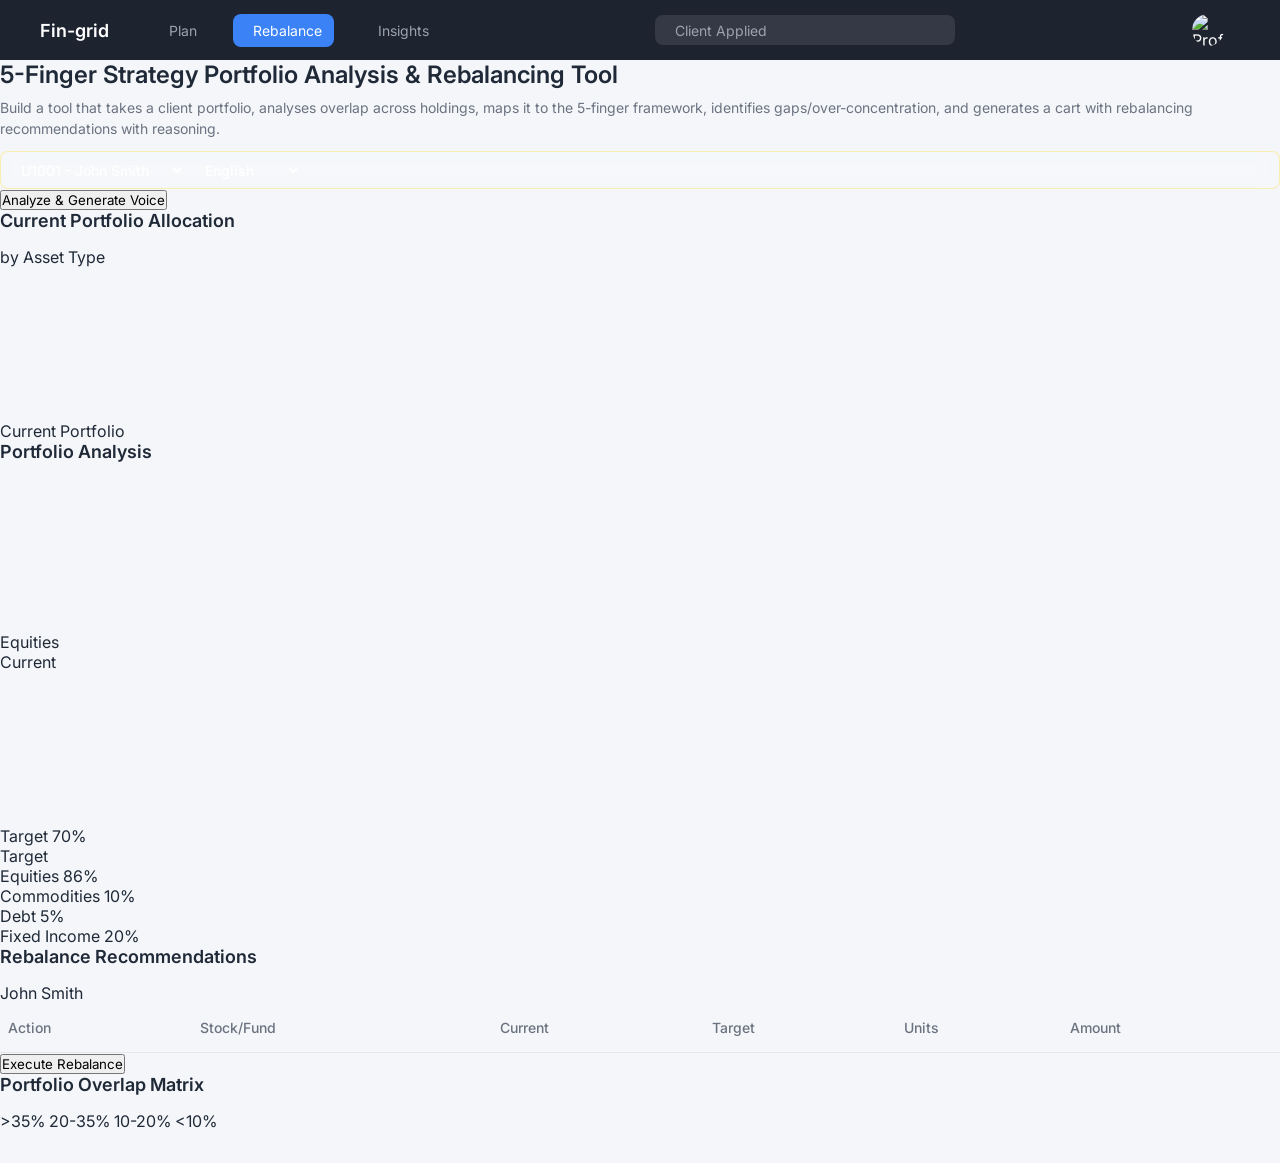
==== commit b6049f12: "third commit" ====
--- a/target/classes/static/index.html
+++ b/target/classes/static/index.html
@@ -4,15 +4,15 @@
 <head>
     <meta charset="UTF-8">
     <meta name="viewport" content="width=device-width, initial-scale=1.0">
-    <title>5-Finger Strategy Portfolio Analysis & Rebalancing Tool</title>
-    <link href="https://fonts.googleapis.com/css2?family=Inter:wght@400;500;600;700&display=swap" rel="stylesheet">
-    <link rel="stylesheet" href="css/style.css?v=1.1">
+    <title>Rebalance - Fin-grid</title>
+    <link href="https://fonts.googleapis.com/css2?family=Inter:wght@400;500;600;700;800&display=swap" rel="stylesheet">
+    <link rel="stylesheet" href="css/style.css?v=1.2">
+    <link rel="stylesheet" href="css/rebalance.css?v=1.2">
     <!-- Chart.js for donut charts -->
     <script src="https://cdn.jsdelivr.net/npm/chart.js"></script>
     <!-- Lucide icons -->
     <script src="https://unpkg.com/lucide@latest"></script>
-    <!-- Cache-busting app.js -->
-    <script src="js/app.js?v=1.1"></script>
+    <script src="js/app.js?v=1.2"></script>
 </head>
 
 <body>
@@ -41,25 +41,18 @@
         </div>
     </nav>
 
-    <main class="dashboard">
+    <main class="rebalance-page">
         <!-- Header Banner -->
-        <section class="banner-card">
-            <div class="banner-content">
+        <section class="reb-header-banner">
+            <div class="reb-banner-content">
                 <h1>5-Finger Strategy Portfolio Analysis & Rebalancing Tool</h1>
-                <p>Advisors manually review client portfolios for fund overlap, concentration risk, and alignment with
-                    the 5-finger strategy. This is slow and inconsistent across advisors.</p>
-                <p>Build a tool that takes a client portfolio, analyses overlap across holdings, maps it to the 5-finger
-                    framework, identifies gaps/over-concentration, and generates a cart with rebalancing recommendations
-                    with reasoning.</p>
-            </div>
-            <div class="banner-action">
-                <div class="client-selector"
-                    style="display: flex; gap: 0.5rem; background: #f8fafc; padding: 0.5rem; border-radius: 12px; border: 2px solid #3b82f6;">
-                    <div
-                        style="display: flex; align-items: center; gap: 0.5rem; border-right: 1px solid #e2e8f0; padding-right: 0.8rem;">
-                        <i data-lucide="user" style="color: #3b82f6; width: 18px;"></i>
-                        <select id="clientSelect"
-                            style="border: none; outline: none; font-size: 1rem; font-weight: 600; color: #1e293b; background: transparent;">
+                <p>Build a tool that takes a client portfolio, analyses overlap across holdings, maps it to the 5-finger framework, identifies gaps/over-concentration, and generates a cart with rebalancing recommendations with reasoning.</p>
+            </div>
+            <div class="reb-banner-controls">
+                <div class="client-selector">
+                    <div class="selector-group">
+                        <i data-lucide="user" class="selector-icon"></i>
+                        <select id="clientSelect" class="client-select">
                             <option value="U1001">U1001 - John Smith</option>
                             <option value="U1002">U1002 - Emma Davis</option>
                             <option value="U1003">U1003 - Michael Chen</option>
@@ -67,161 +60,211 @@
                             <option value="U1005">U1005 - Liam Wilson</option>
                         </select>
                     </div>
-                    <div style="display: flex; align-items: center; gap: 0.5rem; padding-left: 0.5rem;">
-                        <i data-lucide="languages" style="color: #8b5cf6; width: 18px;"></i>
-                        <select id="languageSelectTop"
-                            style="border: none; outline: none; font-size: 1rem; font-weight: 700; color: #8b5cf6; background: transparent; cursor: pointer;">
-                            <option value="English">English Audio</option>
+                    <div class="divider"></div>
+                    <div class="selector-group">
+                        <i data-lucide="languages" class="selector-icon purple"></i>
+                        <select id="languageSelectTop" class="language-select">
+                            <option value="English">English</option>
                             <option value="Tamil">Tamil (தமிழ்)</option>
                             <option value="Hindi">Hindi (हिन्दी)</option>
                         </select>
                     </div>
                 </div>
-                <button id="analyzeBtn" class="btn-primary" onclick="window.analyzePortfolio()"
-                    style="padding: 0.8rem 2rem; font-size: 1rem; font-weight: 700;">Analyze & Generate Voice</button>
+                <button id="analyzeBtn" class="reb-analyze-btn" onclick="window.analyzePortfolio()">
+                    <i data-lucide="sparkles"></i>
+                    Analyze & Generate Voice
+                </button>
             </div>
         </section>
 
-        <!-- Summary Bar -->
-        <section class="summary-bar">
-            <h2>Portfolio Analysis Summary</h2>
-            <div class="user-chip">
-                <img src="https://ui-avatars.com/api/?name=John+Smith" alt="John Smith">
-                <span>John Smith</span>
-                <span class="badge-purple">Needs Action <i data-lucide="heart"></i></span>
-            </div>
-            <div id="portfolioScores" class="portfolio-scores-summary"
-                style="display: none; margin-left: auto; gap: 2rem; align-items: center;">
-                <div class="score-item">
-                    <span class="score-label">Overlap Score:</span>
-                    <span id="beforeOverlap" class="score-val before">42%</span>
-                    <i data-lucide="arrow-right" class="arrow-small"></i>
-                    <span id="afterOverlap" class="score-val after">18%</span>
-                </div>
-                <div class="score-item">
-                    <span class="score-label">Diversification:</span>
-                    <span id="beforeDiversification" class="score-val before">58</span>
-                    <i data-lucide="arrow-right" class="arrow-small"></i>
-                    <span id="afterDiversification" class="score-val after">84</span>
-                </div>
-            </div>
-
-            <div id="performanceMetrics" class="performance-metrics"
-                style="display: none; margin-left: 2rem; gap: 1.5rem; align-items: center; border-left: 1px solid var(--border-color); padding-left: 1.5rem;">
-                <div class="perf-item">
-                    <span class="perf-label">Invested</span>
-                    <span id="investedAmount" class="perf-val">₹0</span>
-                </div>
-                <div class="perf-item">
-                    <span class="perf-label">Current</span>
-                    <span id="currentValue" class="perf-val">₹0</span>
-                </div>
-                <div class="perf-item">
-                    <span class="perf-label">Gain</span>
-                    <div style="display: flex; align-items: center;">
-                        <span id="gainVal" class="perf-val">₹0</span>
-                        <span id="gainPercent" class="perf-badge">0%</span>
-                    </div>
+        <!-- Summary Stats Bar -->
+        <section class="reb-summary-bar" id="portfolioScores" style="display: none;">
+            <div class="reb-summary-item">
+                <span class="reb-summary-label">Overlap Score</span>
+                <div class="reb-score-comparison">
+                    <span class="score-before" id="beforeOverlap">42%</span>
+                    <i data-lucide="arrow-right" class="score-arrow"></i>
+                    <span class="score-after" id="afterOverlap">18%</span>
+                </div>
+            </div>
+            <div class="reb-summary-divider"></div>
+            <div class="reb-summary-item">
+                <span class="reb-summary-label">Diversification</span>
+                <div class="reb-score-comparison">
+                    <span class="score-before" id="beforeDiversification">58</span>
+                    <i data-lucide="arrow-right" class="score-arrow"></i>
+                    <span class="score-after" id="afterDiversification">84</span>
                 </div>
             </div>
         </section>
 
-        <div class="dashboard-grid">
+        <div class="reb-grid">
             <!-- Left Column -->
-            <div class="col-left">
-                <!-- Current Allocation Pie Chart -->
-                <div class="card allocation-pie-card">
-                    <h3>Current Portfolio Allocation (by Asset Type)</h3>
-                    <div style="display: flex; align-items: center; justify-content: center; min-height: 250px;">
-                        <div style="width: 200px; height: 200px; position: relative;">
+            <div class="reb-col-left">
+                <!-- AI Voice Insights Card -->
+                <div class="reb-card reb-ai-card" id="aiAudioCard" style="display: none;">
+                    <div class="reb-card-header">
+                        <h3><i data-lucide="mic" class="icon-purple"></i> AI Voice Insights</h3>
+                    </div>
+                    <div class="reb-ai-modes">
+                        <button onclick="playAudio('quick')" class="reb-ai-btn">
+                            <i data-lucide="play-circle"></i>
+                            <span>Quick</span>
+                            <span class="ai-duration">2 min</span>
+                        </button>
+                        <button onclick="playAudio('detailed')" class="reb-ai-btn">
+                            <i data-lucide="play-circle"></i>
+                            <span>Detailed</span>
+                            <span class="ai-duration">10 min</span>
+                        </button>
+                        <button onclick="playAudio('advisor')" class="reb-ai-btn">
+                            <i data-lucide="play-circle"></i>
+                            <span>Advisor</span>
+                            <span class="ai-duration">15 min</span>
+                        </button>
+                    </div>
+                    <button onclick="stopAudio()" class="reb-stop-btn">
+                        <i data-lucide="square"></i>
+                        Stop Briefing
+                    </button>
+                </div>
+
+                <!-- Current Allocation Card -->
+                <div class="reb-card reb-allocation-card">
+                    <div class="reb-card-header">
+                        <h3>Current Portfolio Allocation</h3>
+                        <span class="reb-card-badge">by Asset Type</span>
+                    </div>
+                    <div class="reb-chart-container">
+                        <div class="reb-donut-wrapper">
                             <canvas id="allocationPieChart"></canvas>
-                            <div
-                                style="position: absolute; top: 50%; left: 50%; transform: translate(-50%, -50%); text-align: center; pointer-events: none;">
-                                <div
-                                    style="font-size: 0.7rem; color: var(--text-muted); text-transform: uppercase; font-weight: 600;">
-                                    Current</div>
-                                <div style="font-size: 1rem; color: var(--text-main); font-weight: 700;">Portfolio</div>
+                            <div class="reb-donut-center">
+                                <span class="donut-label">Current</span>
+                                <span class="donut-value">Portfolio</span>
                             </div>
                         </div>
-                        <div id="pieLegend"
-                            style="margin-left: 2rem; display: flex; flex-direction: column; gap: 0.5rem;">
-                            <!-- Legend items will be added here by JS -->
-                        </div>
-                    </div>
-                </div>
-
-                <!-- AI Audio Insights -->
-                <div class="card ai-audio-card" id="aiAudioCard" style="display: none;">
-                    <div
-                        style="display: flex; justify-content: space-between; align-items: center; margin-bottom: 1rem;">
-                        <h3 style="margin: 0;"><i data-lucide="mic" style="color: var(--purple);"></i> AI Audio Insights
-                        </h3>
-                    </div>
-                    <div class="audio-modes">
-                        <div class="audio-mode-item">
-                            <button onclick="playAudio('quick')" class="btn-audio"><i data-lucide="play-circle"></i>
-                                Quick</button>
-                            <span class="mode-desc">2 min • Critical action</span>
-                        </div>
-                        <div class="audio-mode-item">
-                            <button onclick="playAudio('detailed')" class="btn-audio"><i data-lucide="play-circle"></i>
-                                Detailed</button>
-                            <span class="mode-desc">10 min • Explanation</span>
-                        </div>
-                        <div class="audio-mode-item">
-                            <button onclick="playAudio('advisor')" class="btn-audio"><i data-lucide="play-circle"></i>
-                                Advisor</button>
-                            <span class="mode-desc">15 min • Full strategy</span>
-                        </div>
-                    </div>
-                    <div class="audio-controls"
-                        style="margin-top: 1rem; border-top: 1px solid #f1f5f9; padding-top: 1rem; display: flex; justify-content: center;">
-                        <button onclick="stopAudio()" class="btn-audio btn-stop"
-                            style="background: #fee2e2; color: #ef4444; border: 1px solid #fecaca;">
-                            <i data-lucide="square"></i> Stop Briefing
-                        </button>
-                    </div>
-                </div>
-
-                <!-- Rebalance Recommendations Text -->
-                <div class="card recommendations-text">
-                    <h3>Rebalance Recommendations</h3>
-                    <p>We've generated a list of trades to rebalance <strong>John Smith's</strong> portfolio to better
-                        align with the 5-finger strategy. The cart is ready for review.</p>
-                </div>
-
-                <!-- Optimized Rebalancing Plan (NEW) -->
-                <div class="card optimization-card" id="optimizationPlanCard" style="display: none;">
-                    <h3><i data-lucide="zap" style="color: #f59e0b;"></i> AI Optimized Rebalancing Plan</h3>
-                    <p class="card-subtitle">Found weights that minimize Total Cost (Overlap + Concentration + Strategy
-                        Gaps)</p>
-                    <div id="optimizationActions" class="optimization-actions-list">
+                        <div id="pieLegend" class="reb-legend">
+                            <!-- Legend items populated by JS -->
+                        </div>
+                    </div>
+                </div>
+
+                <!-- Optimization Plan Card -->
+                <div class="reb-card reb-optimization-card" id="optimizationPlanCard" style="display: none;">
+                    <div class="reb-card-header">
+                        <h3><i data-lucide="zap" class="icon-orange"></i> AI Optimized Rebalancing Plan</h3>
+                    </div>
+                    <p class="reb-card-subtitle">Found weights that minimize Total Cost (Overlap + Concentration + Strategy Gaps)</p>
+                    <div id="optimizationActions" class="reb-optimization-list">
                         <!-- Populated by JS -->
                     </div>
                 </div>
-
             </div>
 
             <!-- Right Column -->
-            <div class="col-right">
-                <!-- Matrix -->
-                <div class="card matrix-card">
-                    <div
-                        style="display: flex; justify-content: space-between; align-items: center; margin-bottom: 1rem;">
-                        <h3 style="margin: 0;">Portfolio Overlap Matrix (Stock Level)</h3>
-                        <div class="matrix-legend">
-                            <span class="legend-chip red">>35%</span>
-                            <span class="legend-chip orange">20-35%</span>
-                            <span class="legend-chip yellow">10-20%</span>
-                            <span class="legend-chip green">
-                                <10%< /span>
-                        </div>
-                    </div>
-                    <div class="matrix-table-wrapper">
-                        <table class="matrix-table">
+            <div class="reb-col-right">
+                <!-- Portfolio Analysis Card -->
+                <div class="reb-card reb-analysis-card">
+                    <div class="reb-card-header">
+                        <h3><i data-lucide="bar-chart-3" class="icon-blue"></i> Portfolio Analysis</h3>
+                    </div>
+
+                    <!-- Before/After Charts -->
+                    <div class="reb-before-after">
+                        <div class="reb-ba-item">
+                            <div class="reb-ba-chart">
+                                <canvas id="currentChart"></canvas>
+                                <div class="reb-ba-center">
+                                    <span class="ba-label">Equities</span>
+                                </div>
+                            </div>
+                            <span class="ba-title">Current</span>
+                        </div>
+                        <i data-lucide="arrow-right" class="ba-arrow"></i>
+                        <div class="reb-ba-item">
+                            <div class="reb-ba-chart">
+                                <canvas id="targetChart"></canvas>
+                                <div class="reb-ba-center">
+                                    <span class="ba-label">Target</span>
+                                    <span class="ba-value">70%</span>
+                                </div>
+                            </div>
+                            <span class="ba-title">Target</span>
+                        </div>
+                    </div>
+
+                    <!-- Stats Grid -->
+                    <div class="reb-stats-grid">
+                        <div class="reb-stat-item">
+                            <span class="reb-stat-dot purple"></span>
+                            <span class="reb-stat-label">Equities</span>
+                            <span class="reb-stat-value" id="statEquities">86%</span>
+                        </div>
+                        <div class="reb-stat-item">
+                            <span class="reb-stat-dot blue"></span>
+                            <span class="reb-stat-label">Commodities</span>
+                            <span class="reb-stat-value" id="statCommodities">10%</span>
+                        </div>
+                        <div class="reb-stat-item">
+                            <span class="reb-stat-dot light-blue"></span>
+                            <span class="reb-stat-label">Debt</span>
+                            <span class="reb-stat-value" id="statDebt">5%</span>
+                        </div>
+                        <div class="reb-stat-item">
+                            <span class="reb-stat-dot green"></span>
+                            <span class="reb-stat-label">Fixed Income</span>
+                            <span class="reb-stat-value" id="statFixedIncome">20%</span>
+                        </div>
+                    </div>
+                </div>
+
+                <!-- Rebalance Recommendations Table -->
+                <div class="reb-card reb-recommendations-card">
+                    <div class="reb-card-header">
+                        <h3><i data-lucide="list-checks" class="icon-green"></i> Rebalance Recommendations</h3>
+                        <span class="reb-client-badge" id="recClientName">John Smith</span>
+                    </div>
+                    <div class="reb-table-wrapper">
+                        <table class="reb-table">
+                            <thead>
+                                <tr>
+                                    <th>Action</th>
+                                    <th>Stock/Fund</th>
+                                    <th>Current</th>
+                                    <th>Target</th>
+                                    <th>Units</th>
+                                    <th>Amount</th>
+                                </tr>
+                            </thead>
+                            <tbody id="recommendationsTableBody">
+                                <!-- Populated by JS -->
+                            </tbody>
+                        </table>
+                    </div>
+                    <div class="reb-table-footer">
+                        <button class="reb-execute-btn" onclick="alert('Execute Rebalance clicked!')">
+                            <i data-lucide="zap"></i>
+                            Execute Rebalance
+                        </button>
+                    </div>
+                </div>
+
+                <!-- Overlap Matrix -->
+                <div class="reb-card reb-matrix-card">
+                    <div class="reb-card-header">
+                        <h3><i data-lucide="grid-3x3" class="icon-red"></i> Portfolio Overlap Matrix</h3>
+                        <div class="reb-matrix-legend">
+                            <span class="matrix-legend-item red">&gt;35%</span>
+                            <span class="matrix-legend-item orange">20-35%</span>
+                            <span class="matrix-legend-item yellow">10-20%</span>
+                            <span class="matrix-legend-item green">&lt;10%</span>
+                        </div>
+                    </div>
+                    <div class="reb-matrix-wrapper">
+                        <table class="reb-matrix-table">
                             <thead>
                                 <tr id="matrixHeaderRow">
-                                    <!-- Dynamic headers (Sr, Investment, 1, 2, 3...) -->
+                                    <!-- Dynamic headers -->
                                 </tr>
                             </thead>
                             <tbody id="matrixTableBody">
@@ -230,61 +273,6 @@
                         </table>
                     </div>
                 </div>
-
-
-                <!-- Portfolio Insights & Flags -->
-                <div class="card flags-card" id="flagsCard" style="display: none; border-left: 4px solid var(--red);">
-                    <h3><i data-lucide="alert-triangle" style="color: var(--red);"></i> Critical Insights & Risk Flags
-                    </h3>
-                    <div id="flagsList" class="flags-list">
-                        <!-- Populated by JS -->
-                    </div>
-                </div>
-
-                <!-- Rebalancing Summary -->
-                <div class="card rebalance-summary">
-                    <h3>Rebalancing Summary</h3>
-                    <div class="summary-charts">
-                        <div class="chart-wrapper" style="position: relative; width: 120px; height: 120px;">
-                            <canvas id="currentChart"></canvas>
-                            <div
-                                style="position: absolute; top: 50%; left: 50%; transform: translate(-50%, -50%); text-align: center; pointer-events: none;">
-                                <div style="font-size: 0.8rem; color: var(--text-muted); font-weight: 500;">Equities
-                                </div>
-                            </div>
-                        </div>
-                        <i data-lucide="arrow-right" class="arrow" style="color: var(--text-muted);"></i>
-                        <div class="chart-wrapper" style="position: relative; width: 120px; height: 120px;">
-                            <canvas id="targetChart"></canvas>
-                            <div
-                                style="position: absolute; top: 50%; left: 50%; transform: translate(-50%, -50%); text-align: center; pointer-events: none;">
-                                <div style="font-size: 0.7rem; color: var(--text-muted); font-weight: 500;">Target</div>
-                                <div style="font-size: 1rem; color: var(--text-main); font-weight: 700;">70%</div>
-                            </div>
-                        </div>
-                    </div>
-                    <div class="summary-stats">
-                        <div class="stat-row">
-                            <span><span class="dot purple"></span> Equities</span> <strong>86%</strong>
-                            <span><span class="dot blue"></span> Commodities</span> <strong>10%</strong>
-                        </div>
-                        <div class="stat-row">
-                            <span><span class="dot light-blue"></span> Debt</span> <strong>5%</strong>
-                            <span><span class="dot light-blue"></span> Fixed Income</span> <strong>20%</strong>
-                        </div>
-                        <div class="stat-row">
-                            <span><span class="dot purple-light"></span> Alternatives</span> <strong>5%</strong>
-                            <span><span class="dot green-light"></span> Fixed Income</span> <strong>5%</strong>
-                        </div>
-                    </div>
-                    <div class="total-cost">
-                        <span>Total Rebalance Cost</span>
-                        <strong class="negative">-₹60,59,384</strong>
-                    </div>
-                    <button class="btn-primary full-width" onclick="alert('Execute Rebalance clicked!')">Execute
-                        Rebalance</button>
-                </div>
-
             </div>
         </div>
     </main>
@@ -295,4 +283,4 @@
     </script>
 </body>
 
-</html>+</html>
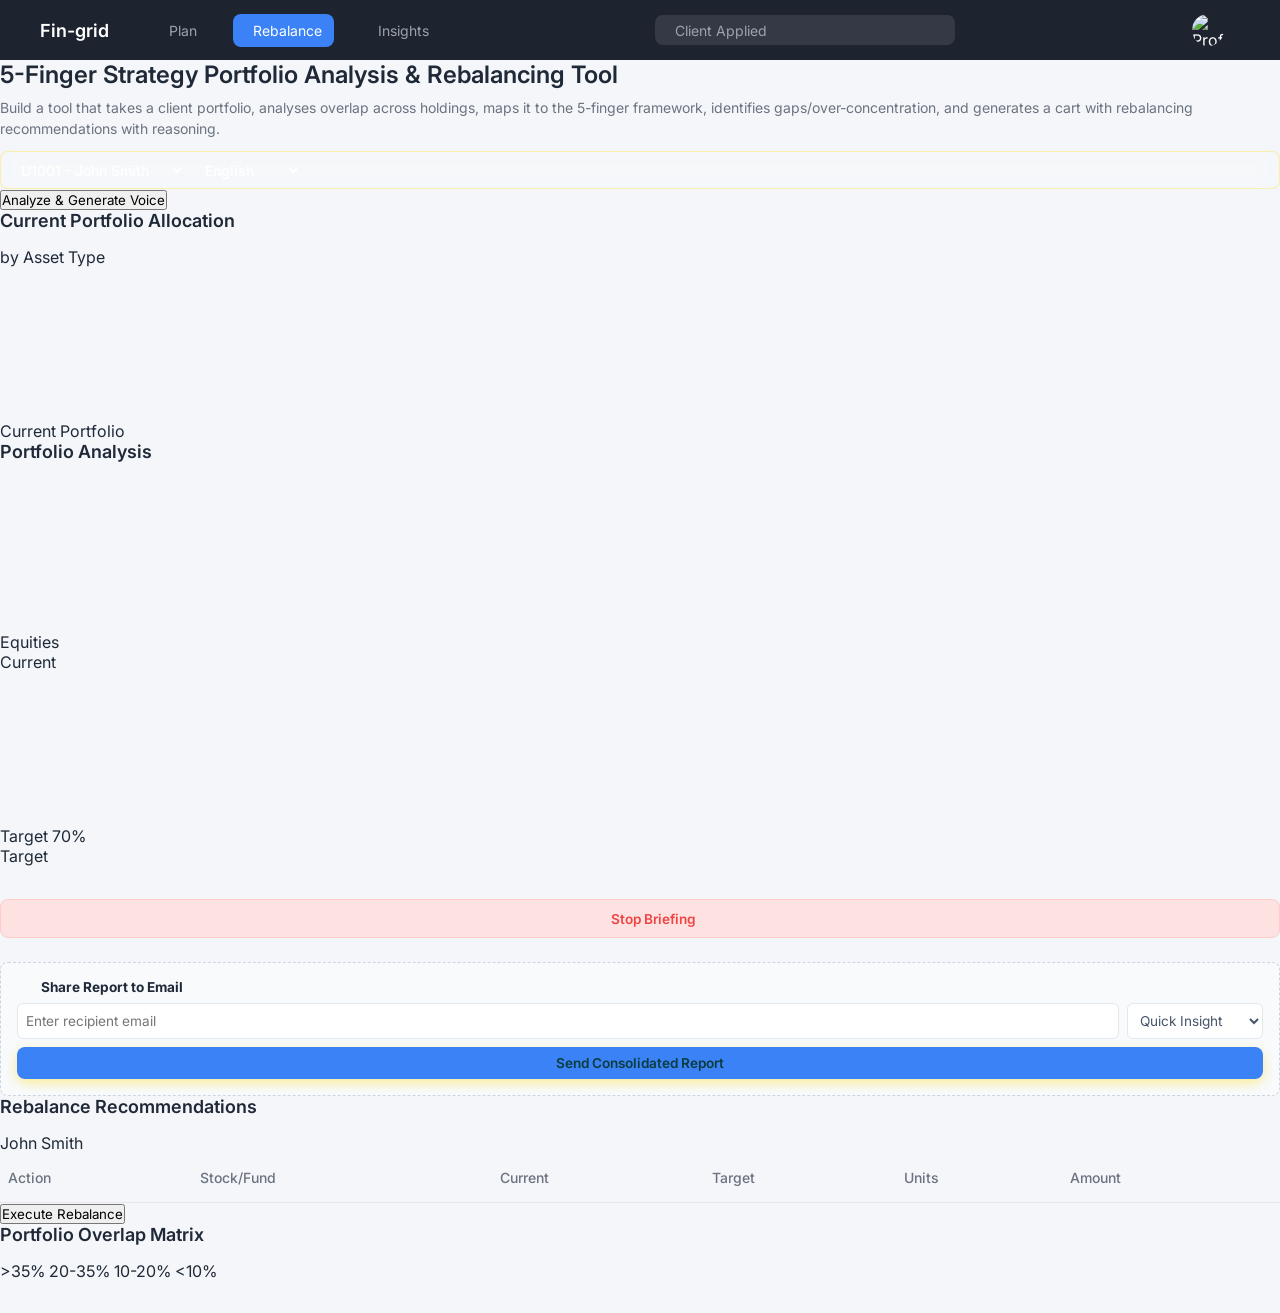
==== commit 2d451d37: "Merge branch 'local' into demo-branch" ====
--- a/target/classes/static/index.html
+++ b/target/classes/static/index.html
@@ -6,13 +6,13 @@
     <meta name="viewport" content="width=device-width, initial-scale=1.0">
     <title>Rebalance - Fin-grid</title>
     <link href="https://fonts.googleapis.com/css2?family=Inter:wght@400;500;600;700;800&display=swap" rel="stylesheet">
-    <link rel="stylesheet" href="css/style.css?v=1.2">
+    <link rel="stylesheet" href="css/style.css?v=1.3">
     <link rel="stylesheet" href="css/rebalance.css?v=1.2">
     <!-- Chart.js for donut charts -->
     <script src="https://cdn.jsdelivr.net/npm/chart.js"></script>
     <!-- Lucide icons -->
     <script src="https://unpkg.com/lucide@latest"></script>
-    <script src="js/app.js?v=1.2"></script>
+    <script src="js/app.js?v=1.3"></script>
 </head>
 
 <body>
@@ -46,7 +46,9 @@
         <section class="reb-header-banner">
             <div class="reb-banner-content">
                 <h1>5-Finger Strategy Portfolio Analysis & Rebalancing Tool</h1>
-                <p>Build a tool that takes a client portfolio, analyses overlap across holdings, maps it to the 5-finger framework, identifies gaps/over-concentration, and generates a cart with rebalancing recommendations with reasoning.</p>
+                <p>Build a tool that takes a client portfolio, analyses overlap across holdings, maps it to the 5-finger
+                    framework, identifies gaps/over-concentration, and generates a cart with rebalancing recommendations
+                    with reasoning.</p>
             </div>
             <div class="reb-banner-controls">
                 <div class="client-selector">
@@ -154,7 +156,8 @@
                     <div class="reb-card-header">
                         <h3><i data-lucide="zap" class="icon-orange"></i> AI Optimized Rebalancing Plan</h3>
                     </div>
-                    <p class="reb-card-subtitle">Found weights that minimize Total Cost (Overlap + Concentration + Strategy Gaps)</p>
+                    <p class="reb-card-subtitle">Found weights that minimize Total Cost (Overlap + Concentration +
+                        Strategy Gaps)</p>
                     <div id="optimizationActions" class="reb-optimization-list">
                         <!-- Populated by JS -->
                     </div>
@@ -192,28 +195,36 @@
                             <span class="ba-title">Target</span>
                         </div>
                     </div>
-
-                    <!-- Stats Grid -->
-                    <div class="reb-stats-grid">
-                        <div class="reb-stat-item">
-                            <span class="reb-stat-dot purple"></span>
-                            <span class="reb-stat-label">Equities</span>
-                            <span class="reb-stat-value" id="statEquities">86%</span>
-                        </div>
-                        <div class="reb-stat-item">
-                            <span class="reb-stat-dot blue"></span>
-                            <span class="reb-stat-label">Commodities</span>
-                            <span class="reb-stat-value" id="statCommodities">10%</span>
-                        </div>
-                        <div class="reb-stat-item">
-                            <span class="reb-stat-dot light-blue"></span>
-                            <span class="reb-stat-label">Debt</span>
-                            <span class="reb-stat-value" id="statDebt">5%</span>
-                        </div>
-                        <div class="reb-stat-item">
-                            <span class="reb-stat-dot green"></span>
-                            <span class="reb-stat-label">Fixed Income</span>
-                            <span class="reb-stat-value" id="statFixedIncome">20%</span>
+                    <div class="audio-controls"
+                        style="margin-top: 1rem; border-top: 1px solid #f1f5f9; padding-top: 1rem; display: flex; flex-direction: column; align-items: center; gap: 1rem;">
+                        <button onclick="stopAudio()" class="btn-audio btn-stop"
+                            style="background: #fee2e2; color: #ef4444; border: 1px solid #fecaca; width: 100%;">
+                            <i data-lucide="square"></i> Stop Briefing
+                        </button>
+
+                        <div
+                            style="width: 100%; margin-top: 0.5rem; padding: 1rem; background: #f8fafc; border-radius: 8px; border: 1px dashed #cbd5e1;">
+                            <div
+                                style="font-size: 0.85rem; font-weight: 700; color: var(--text-main); margin-bottom: 0.5rem; display: flex; align-items: center; gap: 0.5rem;">
+                                <i data-lucide="mail" style="width: 16px; color: #3b82f6;"></i> Share Report to Email
+                            </div>
+                            <div style="display: flex; flex-direction: column; gap: 0.5rem;">
+                                <div style="display: flex; gap: 0.5rem;">
+                                    <input type="email" id="shareEmailInput" placeholder="Enter recipient email"
+                                        style="flex: 1; padding: 0.5rem; border-radius: 6px; border: 1px solid #e2e8f0; font-size: 0.85rem;">
+                                    <select id="shareEmailMode"
+                                        style="padding: 0.5rem; border-radius: 6px; border: 1px solid #e2e8f0; font-size: 0.85rem; background: white; color: #475569;">
+                                        <option value="quick">Quick Insight</option>
+                                        <option value="detailed">Detailed Insight</option>
+                                        <option value="advisor">Advisor Insight</option>
+                                    </select>
+                                </div>
+                                <button onclick="shareViaEmail()" id="shareEmailBtn" class="btn-primary"
+                                    style="padding: 0.5rem 1rem; font-size: 0.85rem; background: #3b82f6; width: 100%;">Send
+                                    Consolidated Report</button>
+                            </div>
+                            <div id="shareEmailStatus" style="font-size: 0.75rem; margin-top: 0.5rem; display: none;">
+                            </div>
                         </div>
                     </div>
                 </div>
@@ -277,10 +288,10 @@
         </div>
     </main>
 
-    <script src="js/app.js"></script>
+    <script src="js/app.js?v=1.3"></script>
     <script>
         lucide.createIcons();
     </script>
 </body>
 
-</html>
+</html>
